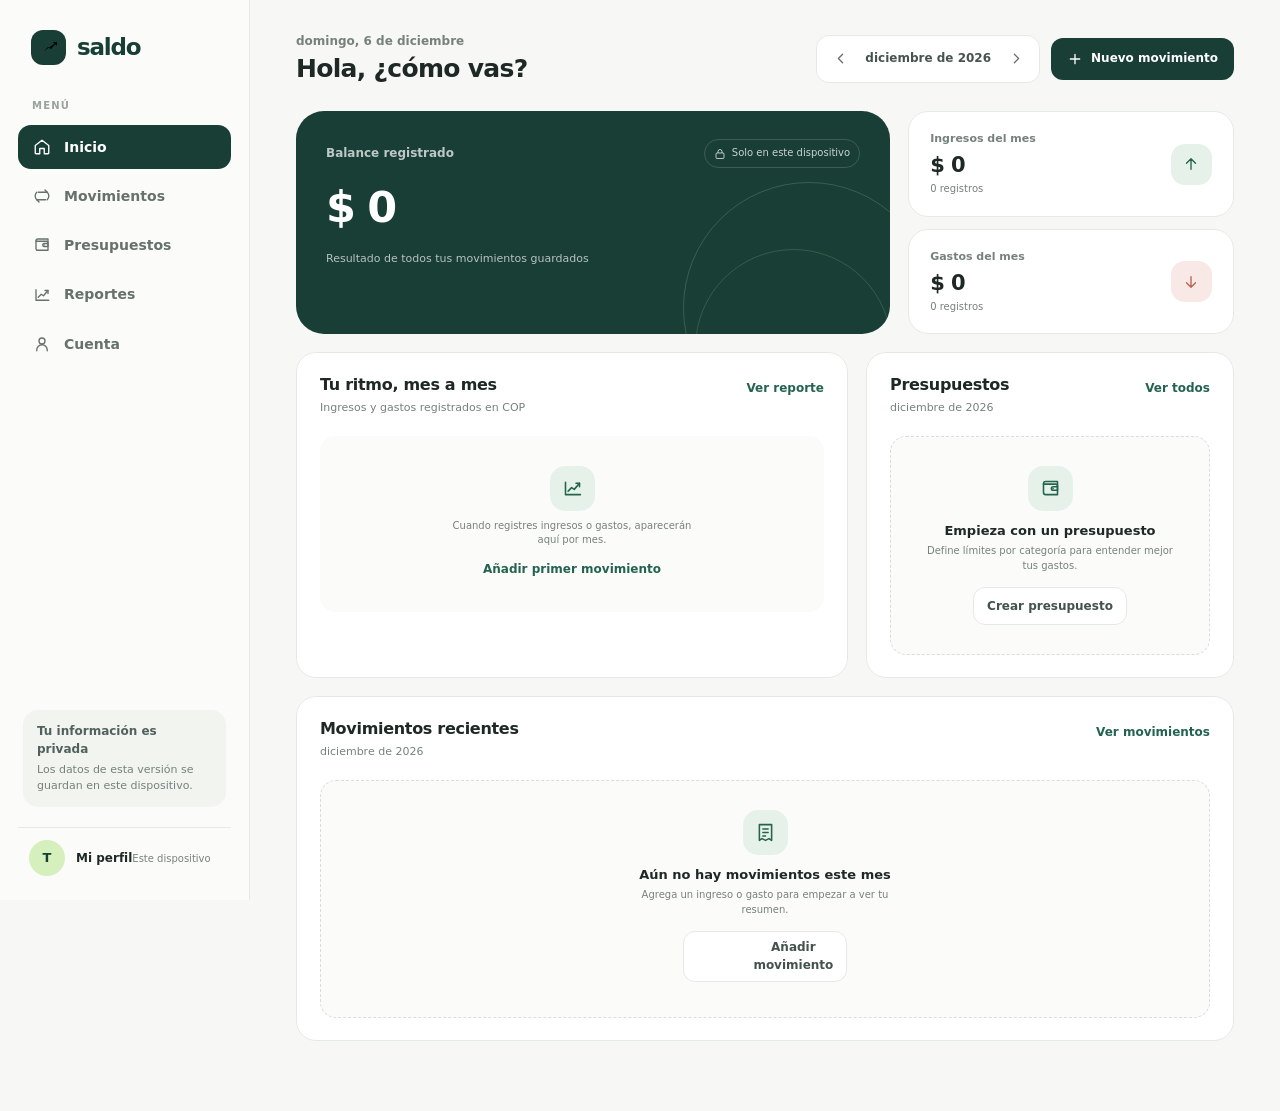
==== index.html @ 0bc923bf "Publish Saldo personal finance PWA" ====
<!doctype html>
<html lang="es">
  <head>
    <meta charset="UTF-8" />
    <meta name="viewport" content="width=device-width, initial-scale=1, viewport-fit=cover" />
    <meta name="theme-color" content="#f7f8f5" />
    <meta name="description" content="Organiza tus ingresos, gastos y presupuestos en un solo lugar." />
    <link rel="icon" href="./icons/saldo.svg" type="image/svg+xml" />
    <link rel="apple-touch-icon" href="./icons/apple-touch-icon.png" />
    <link rel="manifest" href="./manifest.webmanifest" />
    <link rel="stylesheet" href="./styles.css" />
    <title>Saldo — tus finanzas, en calma</title>
  </head>
  <body>
    <div id="app" aria-live="polite"></div>
    <noscript>Activa JavaScript para usar Saldo.</noscript>
    <script src="./app.js" defer></script>
  </body>
</html>
---- styles.css ----
:root {
  color-scheme: light;
  --paper: #f7f8f5;
  --surface: #ffffff;
  --surface-soft: #f1f4ef;
  --ink: #1e2824;
  --muted: #77817b;
  --line: #e6eae4;
  --green: #23634f;
  --green-dark: #183e35;
  --green-pale: #e6f2e9;
  --lime: #d5efbd;
  --red: #bd6155;
  --red-pale: #f8e9e6;
  --amber: #a87939;
  --amber-pale: #fbf2e3;
  --radius-xl: 28px;
  --radius-lg: 20px;
  --radius-md: 14px;
  --font: 'Avenir Next', 'Segoe UI', system-ui, -apple-system, BlinkMacSystemFont, sans-serif;
  --display: 'Avenir Next', 'Segoe UI', system-ui, sans-serif;
}

* { box-sizing: border-box; }
html { min-width: 320px; background: var(--paper); }
body { margin: 0; color: var(--ink); background: var(--paper); font: 15px/1.45 var(--font); -webkit-font-smoothing: antialiased; }
button, input, select, textarea { font: inherit; }
button { color: inherit; }
button:focus-visible, a:focus-visible, input:focus-visible, select:focus-visible, textarea:focus-visible { outline: 3px solid #9dcba8; outline-offset: 3px; }
button:disabled { opacity: .5; cursor: not-allowed; }

.app-shell { min-height: 100vh; }
.sidebar { position: fixed; inset: 0 auto 0 0; z-index: 10; display: flex; width: 250px; flex-direction: column; padding: 30px 18px 22px; border-right: 1px solid var(--line); background: #fbfcfa; }
.brand { display: flex; align-items: center; gap: 11px; padding: 0 13px 34px; color: var(--green-dark); font: 800 23px/1 var(--display); letter-spacing: -1.2px; }
.brand-mark { display: grid; width: 35px; height: 35px; place-items: center; border-radius: 12px; background: var(--green-dark); color: var(--lime); }
.brand-mark svg { width: 24px; height: 24px; }
.nav-label { padding: 0 14px 11px; color: #9aa29d; font-size: 10px; font-weight: 700; letter-spacing: 1.2px; text-transform: uppercase; }
.nav-list { display: grid; gap: 5px; }
.nav-button { display: flex; width: 100%; align-items: center; gap: 13px; padding: 12px 14px; border: 0; border-radius: 13px; background: transparent; color: #67716b; text-align: left; font-size: 14px; font-weight: 600; cursor: pointer; transition: background .18s ease, color .18s ease, transform .18s ease; }
.nav-button:hover { transform: translateX(2px); background: #f0f4ef; color: var(--green-dark); }
.nav-button.active { background: var(--green-dark); color: white; }
.nav-icon { display: grid; width: 19px; height: 19px; place-items: center; }
.nav-icon svg { width: 18px; height: 18px; fill: none; stroke: currentColor; stroke-linecap: round; stroke-linejoin: round; stroke-width: 1.8; }
.sidebar-bottom { margin-top: auto; }
.privacy-note { margin: 0 5px 20px; padding: 13px 14px; border-radius: 15px; background: var(--surface-soft); color: var(--muted); font-size: 11px; line-height: 1.45; }
.privacy-note strong { display: block; margin-bottom: 4px; color: #506159; font-size: 12px; }
.profile-chip { display: flex; align-items: center; gap: 11px; padding: 12px 11px 2px; border-top: 1px solid var(--line); }
.avatar { display: grid; width: 36px; height: 36px; flex: 0 0 36px; place-items: center; border-radius: 50%; background: var(--lime); color: var(--green-dark); font-size: 13px; font-weight: 700; }
.profile-info { min-width: 0; }
.profile-name { overflow: hidden; color: var(--ink); font-size: 12px; font-weight: 700; text-overflow: ellipsis; white-space: nowrap; }
.profile-caption { color: var(--muted); font-size: 10px; }

.main-area { min-height: 100vh; margin-left: 250px; padding: 33px 46px 70px; }
.topbar { display: flex; max-width: 1160px; align-items: center; justify-content: space-between; gap: 20px; margin: 0 auto 27px; }
.topbar-greeting { min-width: 0; }
.eyebrow { margin: 0 0 4px; color: var(--muted); font-size: 12px; font-weight: 600; }
.topbar h1 { margin: 0; font: 700 25px/1.2 var(--display); letter-spacing: -.7px; }
.topbar-actions { display: flex; align-items: center; gap: 11px; }
.month-picker { display: flex; align-items: center; gap: 8px; padding: 6px; border: 1px solid var(--line); border-radius: 13px; background: var(--surface); }
.month-picker span { min-width: 104px; color: #47544d; text-align: center; font-size: 12px; font-weight: 700; }
.icon-button { display: inline-grid; width: 34px; height: 34px; place-items: center; border: 0; border-radius: 10px; background: transparent; color: #64716a; cursor: pointer; transition: background .16s ease, color .16s ease; }
.icon-button:hover { background: var(--surface-soft); color: var(--green-dark); }
.icon-button svg { width: 17px; height: 17px; fill: none; stroke: currentColor; stroke-linecap: round; stroke-linejoin: round; stroke-width: 1.8; }
.primary-button, .secondary-button, .text-button, .danger-button { display: inline-flex; align-items: center; justify-content: center; gap: 8px; border: 0; border-radius: 12px; font-size: 12px; font-weight: 700; cursor: pointer; transition: background .16s ease, transform .16s ease; }
.primary-button { min-height: 42px; padding: 0 16px; background: var(--green-dark); color: #fff; }
.primary-button:hover { transform: translateY(-1px); background: #245747; }
.primary-button svg { width: 16px; height: 16px; fill: none; stroke: currentColor; stroke-linecap: round; stroke-width: 2; }
.secondary-button { min-height: 38px; padding: 0 13px; border: 1px solid var(--line); background: var(--surface); color: #43524a; }
.secondary-button:hover { background: var(--surface-soft); }
.text-button { padding: 5px 0; background: transparent; color: var(--green); text-decoration: none; }
.text-button:hover { color: var(--green-dark); }
.danger-button { min-height: 38px; padding: 0 13px; background: var(--red-pale); color: #984d43; }
.danger-button:hover { background: #f2d9d5; }

.content { max-width: 1160px; margin: 0 auto; animation: arrive .34s ease both; }
@keyframes arrive { from { opacity: 0; transform: translateY(5px); } to { opacity: 1; transform: translateY(0); } }
.hero-grid { display: grid; grid-template-columns: minmax(0, 1.55fr) minmax(230px, .85fr); gap: 18px; margin-bottom: 18px; }
.balance-card { position: relative; overflow: hidden; min-height: 215px; padding: 28px 30px; border-radius: var(--radius-xl); background: var(--green-dark); color: white; }
.balance-card:after { position: absolute; right: -45px; bottom: -100px; width: 250px; height: 250px; border: 1px solid rgba(213,239,189,.18); border-radius: 50%; content: ''; }
.balance-card:before { position: absolute; right: -2px; bottom: -112px; width: 195px; height: 195px; border: 1px solid rgba(213,239,189,.16); border-radius: 50%; content: ''; }
.balance-top { position: relative; z-index: 1; display: flex; align-items: center; justify-content: space-between; gap: 15px; }
.balance-label { color: rgba(255,255,255,.72); font-size: 12px; font-weight: 600; }
.private-pill { display: inline-flex; align-items: center; gap: 6px; padding: 6px 9px; border: 1px solid rgba(255,255,255,.16); border-radius: 20px; color: rgba(255,255,255,.77); font-size: 10px; }
.private-pill svg { width: 12px; height: 12px; fill: none; stroke: currentColor; stroke-width: 1.8; }
.balance-amount { position: relative; z-index: 1; margin: 18px 0 22px; font: 800 clamp(30px, 4vw, 43px)/1 var(--display); letter-spacing: -1.8px; }
.balance-foot { position: relative; z-index: 1; display: flex; align-items: center; gap: 8px; color: rgba(255,255,255,.69); font-size: 11px; }
.balance-foot .balance-change { display: inline-flex; align-items: center; gap: 4px; color: var(--lime); font-weight: 700; }
.balance-change svg { width: 13px; height: 13px; fill: none; stroke: currentColor; stroke-width: 2; }
.month-summary { display: grid; gap: 12px; }
.stat-card { display: flex; min-height: 101px; align-items: center; justify-content: space-between; gap: 12px; padding: 19px 21px; border: 1px solid var(--line); border-radius: var(--radius-lg); background: var(--surface); }
.stat-copy { min-width: 0; }
.stat-label { margin-bottom: 7px; color: var(--muted); font-size: 11px; font-weight: 600; }
.stat-value { font: 700 21px/1.1 var(--display); letter-spacing: -.5px; }
.stat-meta { margin-top: 5px; color: var(--muted); font-size: 10px; }
.stat-icon { display: grid; width: 41px; height: 41px; flex: 0 0 41px; place-items: center; border-radius: 14px; }
.stat-icon svg { width: 18px; height: 18px; fill: none; stroke: currentColor; stroke-linecap: round; stroke-linejoin: round; stroke-width: 1.8; }
.stat-icon.income { background: var(--green-pale); color: var(--green); }
.stat-icon.expense { background: var(--red-pale); color: var(--red); }
.section-grid { display: grid; grid-template-columns: minmax(0, 1.2fr) minmax(285px, .8fr); gap: 18px; margin-bottom: 18px; }
.panel { border: 1px solid var(--line); border-radius: var(--radius-lg); background: var(--surface); }
.panel-pad { padding: 22px 23px; }
.section-heading { display: flex; align-items: flex-start; justify-content: space-between; gap: 12px; margin-bottom: 20px; }
.section-heading h2 { margin: 0; font: 700 16px/1.25 var(--display); letter-spacing: -.3px; }
.section-heading p { margin: 5px 0 0; color: var(--muted); font-size: 11px; }
.chart-area { display: flex; height: 186px; align-items: end; gap: clamp(9px, 2vw, 20px); padding: 0 3px; }
.chart-item { display: flex; min-width: 0; height: 100%; flex: 1; flex-direction: column; align-items: center; justify-content: end; gap: 8px; }
.chart-columns { display: flex; width: min(100%, 42px); height: 145px; align-items: end; justify-content: center; gap: 4px; border-bottom: 1px solid var(--line); }
.chart-column { min-width: 8px; max-width: 16px; flex: 1; border-radius: 5px 5px 1px 1px; transition: height .35s cubic-bezier(.2,.7,.2,1); }
.chart-column.income { background: #9dcba8; }
.chart-column.expense { background: var(--green-dark); }
.chart-month { color: var(--muted); font-size: 9px; text-transform: capitalize; }
.legend { display: flex; align-items: center; gap: 15px; margin-top: 13px; color: var(--muted); font-size: 10px; }
.legend-item { display: inline-flex; align-items: center; gap: 6px; }
.legend-dot { width: 8px; height: 8px; border-radius: 3px; background: #9dcba8; }
.legend-dot.expense { background: var(--green-dark); }
.budget-mini { display: grid; gap: 17px; }
.budget-row { display: grid; gap: 8px; }
.budget-row-top { display: flex; align-items: center; justify-content: space-between; gap: 8px; font-size: 11px; }
.budget-category { display: inline-flex; align-items: center; gap: 8px; color: #4a574f; font-weight: 600; }
.category-dot { width: 8px; height: 8px; flex: 0 0 8px; border-radius: 50%; background: #8eaf8d; }
.budget-amount { color: var(--muted); font-size: 10px; }
.progress { height: 6px; overflow: hidden; border-radius: 8px; background: #edf0ec; }
.progress-fill { height: 100%; border-radius: inherit; background: #85b28d; transition: width .4s ease; }
.progress-fill.warn { background: #d6a45c; }
.progress-fill.over { background: var(--red); }
.activity-panel { overflow: hidden; }
.activity-list { display: grid; }
.transaction-row { display: grid; grid-template-columns: 40px minmax(0, 1fr) auto; align-items: center; gap: 12px; padding: 13px 0; border-top: 1px solid #eff1ee; }
.transaction-row:first-child { border-top: 0; }
.transaction-symbol { display: grid; width: 39px; height: 39px; place-items: center; border-radius: 13px; background: var(--surface-soft); color: #53645a; }
.transaction-symbol.income { background: var(--green-pale); color: var(--green); }
.transaction-symbol svg { width: 17px; height: 17px; fill: none; stroke: currentColor; stroke-linecap: round; stroke-linejoin: round; stroke-width: 1.8; }
.transaction-copy { min-width: 0; }
.transaction-title { overflow: hidden; font-size: 12px; font-weight: 700; text-overflow: ellipsis; white-space: nowrap; }
.transaction-meta { overflow: hidden; margin-top: 3px; color: var(--muted); font-size: 10px; text-overflow: ellipsis; white-space: nowrap; }
.transaction-amount { text-align: right; font-size: 12px; font-weight: 700; white-space: nowrap; }
.transaction-amount.income { color: var(--green); }
.transaction-date { margin-top: 3px; color: var(--muted); font-size: 9px; }
.activity-footer { padding-top: 10px; border-top: 1px solid #eff1ee; text-align: center; }
.empty-state { padding: 29px 18px; border: 1px dashed #d9dfd8; border-radius: 16px; background: #fbfcfa; text-align: center; }
.empty-icon { display: grid; width: 45px; height: 45px; place-items: center; margin: 0 auto 12px; border-radius: 15px; background: var(--green-pale); color: var(--green); }
.empty-icon svg { width: 21px; height: 21px; fill: none; stroke: currentColor; stroke-linecap: round; stroke-linejoin: round; stroke-width: 1.8; }
.empty-state h3 { margin: 0; font: 700 13px var(--display); }
.empty-state p { max-width: 250px; margin: 6px auto 14px; color: var(--muted); font-size: 10px; }
.chart-empty { display: grid; min-height: 176px; align-content: center; justify-items: center; padding: 16px; border-radius: 15px; background: #fbfcfa; text-align: center; }
.chart-empty .empty-icon { margin-bottom: 8px; }
.chart-empty p { max-width: 260px; margin: 0 0 8px; color: var(--muted); font-size: 10px; }

.page-title-row { display: flex; align-items: flex-start; justify-content: space-between; gap: 15px; margin-bottom: 21px; }
.page-title-row h2 { margin: 0; font: 700 19px/1.2 var(--display); letter-spacing: -.4px; }
.page-title-row p { margin: 6px 0 0; color: var(--muted); font-size: 11px; }
.toolbar { display: flex; flex-wrap: wrap; align-items: center; justify-content: space-between; gap: 12px; margin-bottom: 16px; }
.filter-group { display: flex; flex-wrap: wrap; gap: 7px; }
.filter-chip { min-height: 32px; padding: 0 12px; border: 1px solid var(--line); border-radius: 18px; background: var(--surface); color: #64716a; font-size: 10px; font-weight: 700; cursor: pointer; }
.filter-chip.active { border-color: var(--green-dark); background: var(--green-dark); color: white; }
.search-wrap { position: relative; min-width: 175px; flex: 0 1 230px; }
.search-wrap svg { position: absolute; top: 50%; left: 11px; width: 15px; height: 15px; transform: translateY(-50%); fill: none; stroke: #89928c; stroke-width: 1.8; }
.search-wrap input { width: 100%; height: 36px; padding: 0 12px 0 34px; border: 1px solid var(--line); border-radius: 11px; background: var(--surface); color: var(--ink); font-size: 11px; }
.table-head { display: grid; grid-template-columns: minmax(0, 1fr) 135px 115px 30px; gap: 12px; padding: 0 15px 10px; color: #98a09b; font-size: 9px; font-weight: 700; letter-spacing: .8px; text-transform: uppercase; }
.movement-list { padding: 0 15px; }
.movement-list .transaction-row { grid-template-columns: 40px minmax(0, 1fr) 105px 105px 30px; padding: 14px 0; }
.row-category { color: #67736c; font-size: 10px; }
.more-button { width: 30px; height: 30px; border: 0; border-radius: 8px; background: transparent; color: var(--muted); font-size: 18px; cursor: pointer; }
.more-button:hover { background: var(--surface-soft); }
.movement-total { display: flex; align-items: center; justify-content: space-between; padding: 14px 15px; border-top: 1px solid var(--line); color: var(--muted); font-size: 11px; }
.movement-total strong { color: var(--ink); font-size: 12px; }
.budget-cards { display: grid; grid-template-columns: repeat(2, minmax(0, 1fr)); gap: 13px; }
.budget-card { padding: 17px 18px; border: 1px solid var(--line); border-radius: 17px; background: var(--surface); }
.budget-card-head { display: flex; align-items: center; justify-content: space-between; gap: 10px; margin-bottom: 14px; }
.budget-card-title { display: flex; align-items: center; gap: 9px; font-size: 12px; font-weight: 700; }
.budget-card-value { color: #5d6962; font-size: 10px; }
.budget-card-foot { display: flex; align-items: center; justify-content: space-between; gap: 8px; margin-top: 8px; color: var(--muted); font-size: 9px; }
.budget-edit { width: 27px; height: 27px; border: 0; border-radius: 8px; background: var(--surface-soft); color: #617168; cursor: pointer; }
.budget-edit svg { width: 13px; height: 13px; fill: none; stroke: currentColor; stroke-width: 1.8; }
.budget-total-card { display: flex; align-items: center; justify-content: space-between; gap: 20px; margin-bottom: 16px; padding: 19px 21px; border-radius: 17px; background: var(--green-dark); color: white; }
.budget-total-label { color: rgba(255,255,255,.74); font-size: 11px; }
.budget-total-value { margin-top: 5px; font: 700 22px var(--display); }
.budget-total-right { text-align: right; }
.budget-total-right span { display: block; color: rgba(255,255,255,.66); font-size: 9px; }
.budget-total-right strong { display: block; margin-top: 4px; color: var(--lime); font-size: 13px; }
.report-grid { display: grid; grid-template-columns: minmax(0, 1.2fr) minmax(250px, .8fr); gap: 17px; }
.report-kpis { display: grid; grid-template-columns: repeat(3, minmax(0, 1fr)); gap: 11px; margin-bottom: 17px; }
.report-kpi { padding: 15px 16px; border: 1px solid var(--line); border-radius: 15px; background: var(--surface); }
.report-kpi span { display: block; color: var(--muted); font-size: 10px; }
.report-kpi strong { display: block; overflow: hidden; margin-top: 7px; font: 700 17px var(--display); text-overflow: ellipsis; }
.report-kpi strong.positive { color: var(--green); }
.report-kpi strong.negative { color: var(--red); }
.report-chart { display: flex; height: 220px; align-items: end; gap: clamp(10px, 2vw, 21px); padding: 0 5px; }
.report-bar-group { display: flex; min-width: 0; height: 100%; flex: 1; flex-direction: column; align-items: center; justify-content: end; gap: 9px; }
.report-bars { display: flex; width: min(100%, 53px); height: 180px; align-items: end; justify-content: center; gap: 4px; border-bottom: 1px solid var(--line); }
.report-bar { min-width: 9px; max-width: 20px; flex: 1; border-radius: 5px 5px 1px 1px; }
.report-bar.income { background: #9dcba8; }
.report-bar.expense { background: var(--green-dark); }
.report-month { color: var(--muted); font-size: 9px; text-transform: capitalize; }
.category-list { display: grid; gap: 15px; }
.category-row { display: grid; grid-template-columns: minmax(0,1fr) auto; align-items: center; gap: 9px 12px; }
.category-row-name { display: flex; align-items: center; gap: 8px; color: #536057; font-size: 11px; font-weight: 600; }
.category-row-value { font-size: 11px; font-weight: 700; }
.category-track { grid-column: 1 / -1; height: 5px; overflow: hidden; border-radius: 6px; background: #edf0ec; }
.category-track span { display: block; height: 100%; border-radius: inherit; background: #8eaf8d; }
.report-actions { display: flex; justify-content: flex-end; margin-top: 14px; }
.profile-layout { display: grid; grid-template-columns: minmax(0, 1fr) minmax(270px, .75fr); gap: 17px; align-items: start; }
.form-section { padding: 21px 22px; border-bottom: 1px solid var(--line); }
.form-section:last-child { border-bottom: 0; }
.form-section h3 { margin: 0; font: 700 14px var(--display); }
.form-section > p { margin: 6px 0 0; color: var(--muted); font-size: 10px; }
.form-grid { display: grid; grid-template-columns: repeat(2, minmax(0,1fr)); gap: 14px; margin-top: 18px; }
.field { display: grid; gap: 6px; }
.field.full { grid-column: 1 / -1; }
.field label { color: #68746d; font-size: 10px; font-weight: 700; }
.field input, .field select, .field textarea { width: 100%; min-height: 40px; padding: 0 11px; border: 1px solid var(--line); border-radius: 10px; background: #fff; color: var(--ink); font-size: 12px; }
.field textarea { min-height: 76px; padding-top: 10px; resize: vertical; }
.field-help { color: var(--muted); font-size: 9px; }
.form-actions { display: flex; justify-content: flex-end; margin-top: 16px; }
.setting-row { display: flex; align-items: flex-start; justify-content: space-between; gap: 15px; padding: 13px 0; border-top: 1px solid #eff1ee; }
.setting-row:first-of-type { margin-top: 12px; }
.setting-row strong { display: block; font-size: 11px; }
.setting-row small { display: block; max-width: 420px; margin-top: 4px; color: var(--muted); font-size: 9px; line-height: 1.5; }
.switch { position: relative; display: inline-flex; width: 39px; height: 23px; flex: 0 0 39px; align-items: center; border: 0; border-radius: 14px; background: #d7ddd7; cursor: pointer; transition: background .18s ease; }
.switch:after { position: absolute; left: 3px; width: 17px; height: 17px; border-radius: 50%; background: white; content: ''; transition: transform .18s ease; }
.switch.on { background: var(--green); }
.switch.on:after { transform: translateX(16px); }
.local-badge { display: inline-flex; align-items: center; gap: 6px; padding: 5px 8px; border-radius: 10px; background: var(--green-pale); color: var(--green); font-size: 9px; font-weight: 700; }
.local-badge svg { width: 12px; height: 12px; fill: none; stroke: currentColor; stroke-width: 1.8; }
.account-actions { display: flex; flex-wrap: wrap; gap: 8px; margin-top: 13px; }
.reminder-controls { display: grid; grid-template-columns: 1fr 1fr; gap: 11px; margin-top: 14px; }
.reminder-controls label { display: grid; gap: 6px; color: #68746d; font-size: 9px; font-weight: 700; }
.reminder-controls select, .reminder-controls input { min-height: 36px; padding: 0 9px; border: 1px solid var(--line); border-radius: 9px; background: white; color: var(--ink); font-size: 11px; }
.muted-panel { padding: 16px 17px; border-radius: 15px; background: var(--surface-soft); }
.muted-panel strong { display: block; font-size: 11px; }
.muted-panel p { margin: 5px 0 0; color: var(--muted); font-size: 9px; line-height: 1.55; }

.modal-backdrop { position: fixed; z-index: 30; inset: 0; display: grid; place-items: center; padding: 18px; background: rgba(26, 38, 32, .38); animation: fade-in .15s ease both; }
@keyframes fade-in { from { opacity: 0; } to { opacity: 1; } }
.modal { width: min(100%, 450px); max-height: min(90vh, 760px); overflow: auto; border: 1px solid rgba(255,255,255,.45); border-radius: 24px; background: var(--surface); animation: modal-in .2s ease both; }
@keyframes modal-in { from { opacity: 0; transform: translateY(7px) scale(.985); } to { opacity: 1; transform: translateY(0) scale(1); } }
.modal-header { display: flex; align-items: flex-start; justify-content: space-between; gap: 15px; padding: 22px 23px 15px; }
.modal-header h2 { margin: 0; font: 700 17px var(--display); }
.modal-header p { margin: 5px 0 0; color: var(--muted); font-size: 10px; }
.modal-body { padding: 0 23px 22px; }
.type-switch { display: grid; grid-template-columns: 1fr 1fr; gap: 5px; padding: 4px; margin: 0 0 15px; border-radius: 12px; background: var(--surface-soft); }
.type-choice { min-height: 35px; border: 0; border-radius: 9px; background: transparent; color: #6f7a73; font-size: 11px; font-weight: 700; cursor: pointer; }
.type-choice.active.income { background: var(--surface); color: var(--green); }
.type-choice.active.expense { background: var(--surface); color: var(--red); }
.modal-form { display: grid; gap: 12px; }
.modal-form .field input, .modal-form .field select { min-height: 43px; }
.modal-form .field-amount input { font: 700 23px var(--display); }
.modal-form-actions { display: flex; justify-content: flex-end; gap: 8px; padding-top: 5px; }
.toast-region { position: fixed; z-index: 50; right: 20px; bottom: 20px; display: grid; gap: 9px; width: min(350px, calc(100vw - 32px)); pointer-events: none; }
.toast { display: flex; align-items: center; gap: 10px; padding: 13px 15px; border: 1px solid var(--line); border-radius: 14px; background: var(--surface); font-size: 11px; animation: toast-in .2s ease both; }
@keyframes toast-in { from { opacity: 0; transform: translateY(6px); } to { opacity: 1; transform: translateY(0); } }
.toast-mark { width: 8px; height: 8px; flex: 0 0 8px; border-radius: 50%; background: var(--green); }
.toast.error .toast-mark { background: var(--red); }
.toast.info .toast-mark { background: var(--amber); }
.toast-message { color: #435047; }
.mobile-nav { display: none; }
.install-banner { display: none; position: fixed; z-index: 20; right: 16px; bottom: 84px; left: 16px; align-items: center; gap: 11px; padding: 12px; border: 1px solid var(--line); border-radius: 16px; background: white; }
.install-banner.visible { display: flex; }
.install-copy { min-width: 0; flex: 1; }
.install-copy strong { display: block; font-size: 11px; }
.install-copy span { color: var(--muted); font-size: 9px; }

@media (max-width: 1100px) {
  .main-area { padding-right: 30px; padding-left: 30px; }
  .sidebar { width: 220px; }
  .main-area { margin-left: 220px; }
  .hero-grid { grid-template-columns: minmax(0, 1.2fr) minmax(215px, .8fr); }
  .section-grid { grid-template-columns: minmax(0,1fr) minmax(255px,.85fr); }
}
@media (max-width: 850px) {
  .sidebar { width: 74px; align-items: center; padding: 22px 9px; }
  .brand { padding: 0 0 30px; }
  .brand-word, .nav-label, .nav-button span:last-child, .privacy-note, .profile-info { display: none; }
  .nav-list { width: 100%; }
  .nav-button { justify-content: center; padding: 12px 0; }
  .nav-icon { width: 22px; height: 22px; }
  .profile-chip { justify-content: center; padding: 13px 0 2px; }
  .main-area { margin-left: 74px; padding: 28px 25px 45px; }
  .hero-grid { grid-template-columns: minmax(0,1.2fr) minmax(200px,.8fr); gap: 13px; }
  .section-grid, .report-grid, .profile-layout { grid-template-columns: 1fr; }
}
@media (max-width: 720px) and (min-width: 641px) {
  .topbar { flex-wrap: wrap; }
  .topbar-actions { width: 100%; justify-content: flex-end; }
  .topbar h1 { font-size: 23px; }
}
@media (max-width: 640px) {
  body { font-size: 14px; }
  .sidebar { display: none; }
  .main-area { margin: 0; padding: 21px 16px calc(92px + env(safe-area-inset-bottom)); }
  .topbar { display: grid; grid-template-columns: 1fr; align-items: start; gap: 11px; margin-bottom: 20px; }
  .topbar-actions { width: 100%; justify-content: space-between; }
  .topbar h1 { font-size: 21px; }
  .topbar-actions { gap: 7px; }
  .topbar-actions .primary-button { width: 40px; min-width: 40px; height: 40px; overflow: hidden; padding: 0; font-size: 0; }
  .topbar-actions .primary-button svg { width: 18px; height: 18px; }
  .topbar-actions .month-picker { gap: 1px; padding: 3px; }
  .month-picker span { min-width: 84px; font-size: 10px; }
  .month-picker .icon-button { width: 29px; height: 29px; }
  .hero-grid { grid-template-columns: 1fr; gap: 10px; }
  .balance-card { min-height: 188px; padding: 23px 22px; border-radius: 23px; }
  .balance-amount { margin: 18px 0 19px; font-size: 36px; }
  .month-summary { grid-template-columns: 1fr 1fr; gap: 9px; }
  .stat-card { min-height: 91px; gap: 6px; padding: 13px 12px; border-radius: 16px; }
  .stat-icon { width: 34px; height: 34px; flex-basis: 34px; border-radius: 11px; }
  .stat-icon svg { width: 16px; height: 16px; }
  .stat-value { font-size: 16px; }
  .stat-label { margin-bottom: 5px; font-size: 9px; }
  .stat-meta { font-size: 8px; }
  .section-grid { gap: 11px; margin-bottom: 11px; }
  .panel-pad { padding: 18px 16px; }
  .section-heading { margin-bottom: 15px; }
  .section-heading h2 { font-size: 14px; }
  .chart-area { height: 165px; gap: 8px; }
  .chart-columns { height: 127px; }
  .budget-cards { grid-template-columns: 1fr; gap: 9px; }
  .budget-card { padding: 15px; }
  .budget-total-card { align-items: flex-start; padding: 17px; }
  .budget-total-value { font-size: 19px; }
  .page-title-row { align-items: center; margin-bottom: 15px; }
  .page-title-row h2 { font-size: 17px; }
  .page-title-row p { max-width: 225px; font-size: 9px; }
  .toolbar { align-items: stretch; gap: 9px; }
  .filter-group { gap: 5px; }
  .filter-chip { min-height: 29px; padding: 0 10px; font-size: 9px; }
  .search-wrap { flex-basis: 100%; }
  .search-wrap input { height: 37px; }
  .table-head { display: none; }
  .movement-list { padding: 0 13px; }
  .movement-list .transaction-row { grid-template-columns: 36px minmax(0,1fr) auto 28px; gap: 9px; padding: 13px 0; }
  .movement-list .transaction-symbol { width: 35px; height: 35px; border-radius: 11px; }
  .row-category { display: none; }
  .movement-list .transaction-amount { font-size: 10px; }
  .movement-list .transaction-date { font-size: 8px; }
  .report-kpis { gap: 7px; }
  .report-kpi { padding: 12px 10px; }
  .report-kpi span { font-size: 8px; }
  .report-kpi strong { font-size: 14px; }
  .report-chart { height: 190px; gap: 8px; }
  .report-bars { height: 153px; }
  .report-month { font-size: 8px; }
  .form-grid { grid-template-columns: 1fr; gap: 11px; }
  .field.full { grid-column: auto; }
  .form-section { padding: 18px 16px; }
  .reminder-controls { grid-template-columns: 1fr 1fr; }
  .mobile-nav { position: fixed; z-index: 12; right: 0; bottom: 0; left: 0; display: grid; grid-template-columns: repeat(5,1fr); gap: 2px; padding: 7px 8px calc(7px + env(safe-area-inset-bottom)); border-top: 1px solid var(--line); background: rgba(251,252,250,.96); backdrop-filter: blur(14px); }
  .mobile-nav .nav-button { display: grid; justify-items: center; gap: 3px; min-height: 49px; padding: 5px 2px; border-radius: 11px; color: #7a847d; font-size: 8px; }
  .mobile-nav .nav-button span:last-child { display: block; }
  .mobile-nav .nav-button.active { background: transparent; color: var(--green-dark); }
  .mobile-nav .nav-button.active .nav-icon { border-radius: 9px; background: var(--green-pale); }
  .mobile-nav .nav-icon { width: 27px; height: 25px; }
  .mobile-nav .nav-icon svg { width: 18px; height: 18px; }
  .toast-region { right: 12px; bottom: calc(78px + env(safe-area-inset-bottom)); width: min(350px, calc(100vw - 24px)); }
  .modal-backdrop { align-items: end; padding: 0; }
  .modal { width: 100%; max-height: 92vh; border-radius: 24px 24px 0 0; padding-bottom: env(safe-area-inset-bottom); }
  .modal-header { padding: 19px 19px 13px; }
  .modal-body { padding: 0 19px 19px; }
}
@media (prefers-reduced-motion: reduce) {
  *, *::before, *::after { scroll-behavior: auto !important; animation-duration: .01ms !important; animation-iteration-count: 1 !important; transition-duration: .01ms !important; }
}
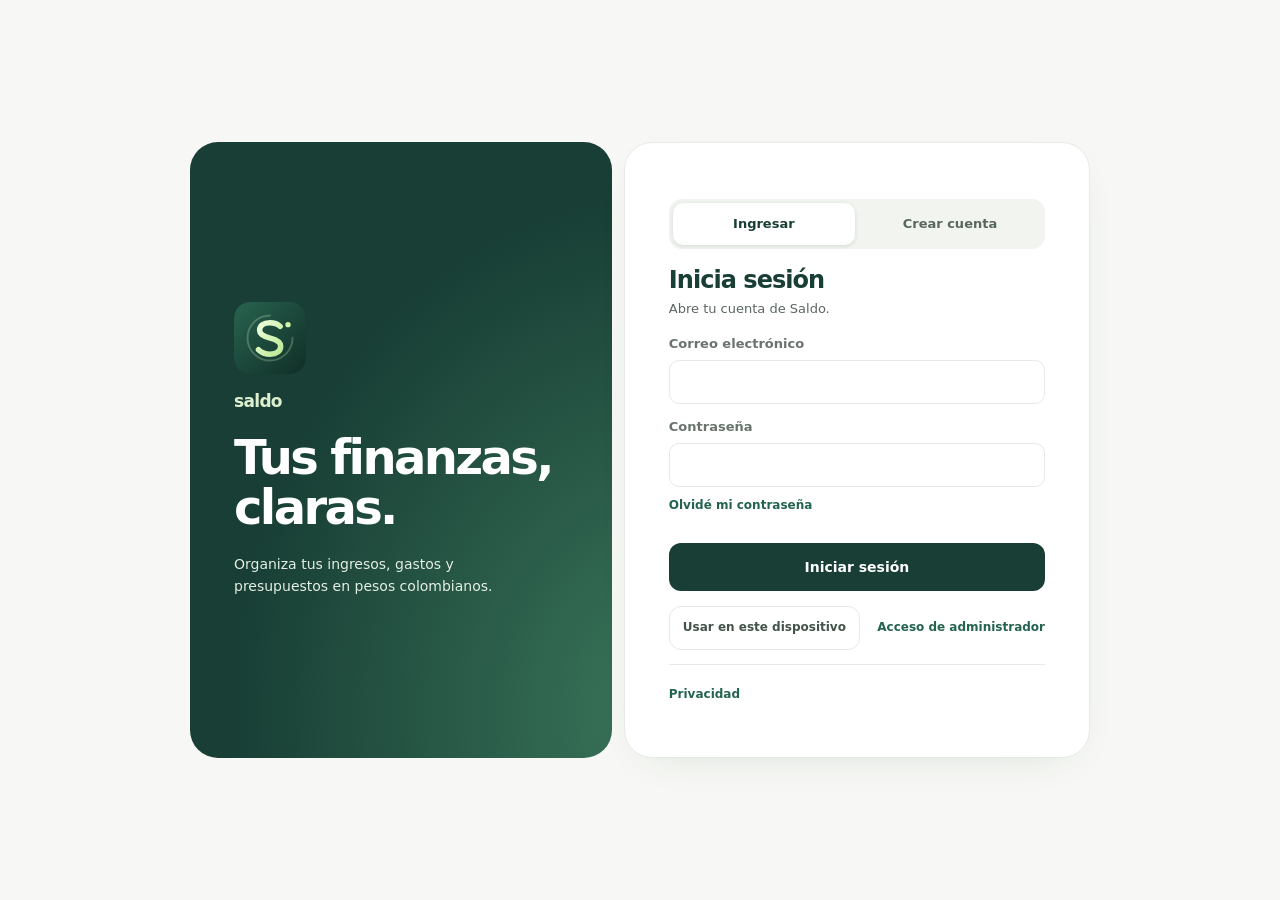
==== commit 14aaa645: "Publish Saldo account, cloud sync and refreshed mobile experience" ====
--- a/index.html
+++ b/index.html
@@ -3,17 +3,22 @@
   <head>
     <meta charset="UTF-8" />
     <meta name="viewport" content="width=device-width, initial-scale=1, viewport-fit=cover" />
+    <meta name="referrer" content="no-referrer" />
+    <meta http-equiv="Content-Security-Policy" content="default-src 'self'; script-src 'self'; style-src 'self' 'unsafe-inline' https://fonts.googleapis.com; font-src 'self' https://fonts.gstatic.com; img-src 'self' data:; connect-src 'self' https://odveqruhywtrdajuxcts.supabase.co; object-src 'none'; base-uri 'none'; form-action 'self'; upgrade-insecure-requests" />
     <meta name="theme-color" content="#f7f8f5" />
     <meta name="description" content="Organiza tus ingresos, gastos y presupuestos en un solo lugar." />
     <link rel="icon" href="./icons/saldo.svg" type="image/svg+xml" />
     <link rel="apple-touch-icon" href="./icons/apple-touch-icon.png" />
     <link rel="manifest" href="./manifest.webmanifest" />
-    <link rel="stylesheet" href="./styles.css" />
-    <title>Saldo — tus finanzas, en calma</title>
+    <link rel="stylesheet" href="./styles.css?v=3" />
+    <title>Saldo — tus finanzas en orden</title>
   </head>
   <body>
-    <div id="app" aria-live="polite"></div>
+    <div id="app"></div>
     <noscript>Activa JavaScript para usar Saldo.</noscript>
-    <script src="./app.js" defer></script>
+    <script src="./vendor/supabase.js?v=3" defer></script>
+    <script src="./supabase-config.js?v=3" defer></script>
+    <script src="./saldo-state.js?v=3" defer></script>
+    <script src="./app.js?v=3" defer></script>
   </body>
 </html>
--- a/styles.css
+++ b/styles.css
@@ -4,7 +4,7 @@
   --surface: #ffffff;
   --surface-soft: #f1f4ef;
   --ink: #1e2824;
-  --muted: #77817b;
+  --muted: #59675f;
   --line: #e6eae4;
   --green: #23634f;
   --green-dark: #183e35;
@@ -17,22 +17,25 @@
   --radius-xl: 28px;
   --radius-lg: 20px;
   --radius-md: 14px;
+  --shadow: 0 12px 42px -28px #1c432b45;
   --font: 'Avenir Next', 'Segoe UI', system-ui, -apple-system, BlinkMacSystemFont, sans-serif;
   --display: 'Avenir Next', 'Segoe UI', system-ui, sans-serif;
 }
 
 * { box-sizing: border-box; }
-html { min-width: 320px; background: var(--paper); }
+html { background: var(--paper); }
 body { margin: 0; color: var(--ink); background: var(--paper); font: 15px/1.45 var(--font); -webkit-font-smoothing: antialiased; }
+[hidden] { display: none !important; }
 button, input, select, textarea { font: inherit; }
 button { color: inherit; }
 button:focus-visible, a:focus-visible, input:focus-visible, select:focus-visible, textarea:focus-visible { outline: 3px solid #9dcba8; outline-offset: 3px; }
 button:disabled { opacity: .5; cursor: not-allowed; }
 
 .app-shell { min-height: 100vh; }
-.sidebar { position: fixed; inset: 0 auto 0 0; z-index: 10; display: flex; width: 250px; flex-direction: column; padding: 30px 18px 22px; border-right: 1px solid var(--line); background: #fbfcfa; }
-.brand { display: flex; align-items: center; gap: 11px; padding: 0 13px 34px; color: var(--green-dark); font: 800 23px/1 var(--display); letter-spacing: -1.2px; }
-.brand-mark { display: grid; width: 35px; height: 35px; place-items: center; border-radius: 12px; background: var(--green-dark); color: var(--lime); }
+.sidebar { position: fixed; inset: 0 auto 0 0; z-index: 10; display: flex; width: 250px; flex-direction: column; overflow-y: auto; padding: 30px 18px 22px; border-right: 1px solid var(--line); background: #fbfcfa; }
+.brand { display: flex; align-items: center; gap: 11px; padding: 0 13px 34px; color: var(--green-dark); font: 800 23px/1 var(--display); letter-spacing: -1.2px; text-decoration: none; }
+.brand-mark { display: grid; width: 38px; height: 38px; flex: 0 0 38px; place-items: center; border-radius: 10px; background: var(--green-dark); color: var(--lime); }
+.brand-mark img { display: block; width: 100%; height: 100%; object-fit: contain; }
 .brand-mark svg { width: 24px; height: 24px; }
 .nav-label { padding: 0 14px 11px; color: #9aa29d; font-size: 10px; font-weight: 700; letter-spacing: 1.2px; text-transform: uppercase; }
 .nav-list { display: grid; gap: 5px; }
@@ -54,7 +57,8 @@
 .topbar { display: flex; max-width: 1160px; align-items: center; justify-content: space-between; gap: 20px; margin: 0 auto 27px; }
 .topbar-greeting { min-width: 0; }
 .eyebrow { margin: 0 0 4px; color: var(--muted); font-size: 12px; font-weight: 600; }
-.topbar h1 { margin: 0; font: 700 25px/1.2 var(--display); letter-spacing: -.7px; }
+.eyebrow::first-letter { text-transform: uppercase; }
+.topbar h1 { margin: 0; font: 750 26px/1.2 var(--display); letter-spacing: -.7px; overflow-wrap: anywhere; }
 .topbar-actions { display: flex; align-items: center; gap: 11px; }
 .month-picker { display: flex; align-items: center; gap: 8px; padding: 6px; border: 1px solid var(--line); border-radius: 13px; background: var(--surface); }
 .month-picker span { min-width: 104px; color: #47544d; text-align: center; font-size: 12px; font-weight: 700; }
@@ -64,7 +68,8 @@
 .primary-button, .secondary-button, .text-button, .danger-button { display: inline-flex; align-items: center; justify-content: center; gap: 8px; border: 0; border-radius: 12px; font-size: 12px; font-weight: 700; cursor: pointer; transition: background .16s ease, transform .16s ease; }
 .primary-button { min-height: 42px; padding: 0 16px; background: var(--green-dark); color: #fff; }
 .primary-button:hover { transform: translateY(-1px); background: #245747; }
-.primary-button svg { width: 16px; height: 16px; fill: none; stroke: currentColor; stroke-linecap: round; stroke-width: 2; }
+.primary-button svg, .secondary-button svg, .text-button svg, .danger-button svg, .more-button svg, .avatar svg, .muted-panel svg { width: 17px; height: 17px; flex: 0 0 17px; fill: none; stroke: currentColor; stroke-linecap: round; stroke-linejoin: round; stroke-width: 1.8; }
+.primary-button:active, .secondary-button:active, .icon-button:active, .nav-button:active { transform: scale(.97); }
 .secondary-button { min-height: 38px; padding: 0 13px; border: 1px solid var(--line); background: var(--surface); color: #43524a; }
 .secondary-button:hover { background: var(--surface-soft); }
 .text-button { padding: 5px 0; background: transparent; color: var(--green); text-decoration: none; }
@@ -72,10 +77,15 @@
 .danger-button { min-height: 38px; padding: 0 13px; background: var(--red-pale); color: #984d43; }
 .danger-button:hover { background: #f2d9d5; }
 
-.content { max-width: 1160px; margin: 0 auto; animation: arrive .34s ease both; }
-@keyframes arrive { from { opacity: 0; transform: translateY(5px); } to { opacity: 1; transform: translateY(0); } }
+.content { max-width: 1160px; margin: 0 auto; }
+.content.view-arrive, .view-arrive .content { animation: arrive .23s cubic-bezier(.18,.7,.24,1) both; }
+@keyframes arrive { from { opacity: 0; transform: translateY(7px); } to { opacity: 1; transform: translateY(0); } }
+.view-arrive :is(.chart-column, .report-bar, .progress-fill, .category-track span) { transform-origin: bottom; animation: chart-rise .38s cubic-bezier(.18,.7,.24,1) both; }
+.view-arrive :is(.progress-fill, .category-track span) { transform-origin: left; animation-name: progress-grow; }
+@keyframes chart-rise { from { transform: scaleY(.14); opacity: .3; } }
+@keyframes progress-grow { from { transform: scaleX(0); } }
 .hero-grid { display: grid; grid-template-columns: minmax(0, 1.55fr) minmax(230px, .85fr); gap: 18px; margin-bottom: 18px; }
-.balance-card { position: relative; overflow: hidden; min-height: 215px; padding: 28px 30px; border-radius: var(--radius-xl); background: var(--green-dark); color: white; }
+.balance-card { position: relative; overflow: hidden; min-height: 215px; padding: 28px 30px; border-radius: var(--radius-xl); background: radial-gradient(ellipse at 94% 95%, #346952, transparent 75%), #153830; box-shadow: 0 18px 34px -27px #163b32a0; color: white; }
 .balance-card:after { position: absolute; right: -45px; bottom: -100px; width: 250px; height: 250px; border: 1px solid rgba(213,239,189,.18); border-radius: 50%; content: ''; }
 .balance-card:before { position: absolute; right: -2px; bottom: -112px; width: 195px; height: 195px; border: 1px solid rgba(213,239,189,.16); border-radius: 50%; content: ''; }
 .balance-top { position: relative; z-index: 1; display: flex; align-items: center; justify-content: space-between; gap: 15px; }
@@ -85,6 +95,7 @@
 .balance-amount { position: relative; z-index: 1; margin: 18px 0 22px; font: 800 clamp(30px, 4vw, 43px)/1 var(--display); letter-spacing: -1.8px; }
 .balance-foot { position: relative; z-index: 1; display: flex; align-items: center; gap: 8px; color: rgba(255,255,255,.69); font-size: 11px; }
 .balance-foot .balance-change { display: inline-flex; align-items: center; gap: 4px; color: var(--lime); font-weight: 700; }
+.balance-amount, .stat-value, .transaction-amount, .budget-total-value, .report-kpi strong { font-variant-numeric: tabular-nums; overflow-wrap: anywhere; }
 .balance-change svg { width: 13px; height: 13px; fill: none; stroke: currentColor; stroke-width: 2; }
 .month-summary { display: grid; gap: 12px; }
 .stat-card { display: flex; min-height: 101px; align-items: center; justify-content: space-between; gap: 12px; padding: 19px 21px; border: 1px solid var(--line); border-radius: var(--radius-lg); background: var(--surface); }
@@ -97,7 +108,7 @@
 .stat-icon.income { background: var(--green-pale); color: var(--green); }
 .stat-icon.expense { background: var(--red-pale); color: var(--red); }
 .section-grid { display: grid; grid-template-columns: minmax(0, 1.2fr) minmax(285px, .8fr); gap: 18px; margin-bottom: 18px; }
-.panel { border: 1px solid var(--line); border-radius: var(--radius-lg); background: var(--surface); }
+.panel { min-width: 0; border: 1px solid var(--line); border-radius: var(--radius-lg); background: var(--surface); box-shadow: var(--shadow); }
 .panel-pad { padding: 22px 23px; }
 .section-heading { display: flex; align-items: flex-start; justify-content: space-between; gap: 12px; margin-bottom: 20px; }
 .section-heading h2 { margin: 0; font: 700 16px/1.25 var(--display); letter-spacing: -.3px; }
@@ -131,11 +142,11 @@
 .transaction-symbol.income { background: var(--green-pale); color: var(--green); }
 .transaction-symbol svg { width: 17px; height: 17px; fill: none; stroke: currentColor; stroke-linecap: round; stroke-linejoin: round; stroke-width: 1.8; }
 .transaction-copy { min-width: 0; }
-.transaction-title { overflow: hidden; font-size: 12px; font-weight: 700; text-overflow: ellipsis; white-space: nowrap; }
-.transaction-meta { overflow: hidden; margin-top: 3px; color: var(--muted); font-size: 10px; text-overflow: ellipsis; white-space: nowrap; }
-.transaction-amount { text-align: right; font-size: 12px; font-weight: 700; white-space: nowrap; }
+.transaction-title { display: block; overflow: hidden; font-size: 13px; font-weight: 700; text-overflow: ellipsis; white-space: nowrap; }
+.transaction-meta { display: block; overflow: hidden; margin-top: 3px; color: var(--muted); font-size: 11px; text-overflow: ellipsis; white-space: nowrap; }
+.transaction-amount { min-width: 0; max-width: 100%; text-align: right; font-size: 13px; font-weight: 700; }
 .transaction-amount.income { color: var(--green); }
-.transaction-date { margin-top: 3px; color: var(--muted); font-size: 9px; }
+.transaction-date { display: block; margin-top: 3px; color: var(--muted); font-size: 10px; font-weight: 500; }
 .activity-footer { padding-top: 10px; border-top: 1px solid #eff1ee; text-align: center; }
 .empty-state { padding: 29px 18px; border: 1px dashed #d9dfd8; border-radius: 16px; background: #fbfcfa; text-align: center; }
 .empty-icon { display: grid; width: 45px; height: 45px; place-items: center; margin: 0 auto 12px; border-radius: 15px; background: var(--green-pale); color: var(--green); }
@@ -156,11 +167,12 @@
 .search-wrap { position: relative; min-width: 175px; flex: 0 1 230px; }
 .search-wrap svg { position: absolute; top: 50%; left: 11px; width: 15px; height: 15px; transform: translateY(-50%); fill: none; stroke: #89928c; stroke-width: 1.8; }
 .search-wrap input { width: 100%; height: 36px; padding: 0 12px 0 34px; border: 1px solid var(--line); border-radius: 11px; background: var(--surface); color: var(--ink); font-size: 11px; }
-.table-head { display: grid; grid-template-columns: minmax(0, 1fr) 135px 115px 30px; gap: 12px; padding: 0 15px 10px; color: #98a09b; font-size: 9px; font-weight: 700; letter-spacing: .8px; text-transform: uppercase; }
+.table-head { display: grid; grid-template-columns: minmax(0, 1fr) 105px 105px 36px; gap: 12px; padding: 14px 15px 10px; color: var(--muted); font-size: 10px; font-weight: 700; letter-spacing: .8px; text-transform: uppercase; }
+.table-head span:nth-child(3) { text-align: right; }
 .movement-list { padding: 0 15px; }
-.movement-list .transaction-row { grid-template-columns: 40px minmax(0, 1fr) 105px 105px 30px; padding: 14px 0; }
+.movement-list .transaction-row { grid-template-columns: 40px minmax(0, 1fr) 105px 105px 36px; padding: 12px 0; }
 .row-category { color: #67736c; font-size: 10px; }
-.more-button { width: 30px; height: 30px; border: 0; border-radius: 8px; background: transparent; color: var(--muted); font-size: 18px; cursor: pointer; }
+.more-button { display: grid; width: 36px; height: 36px; place-items: center; border: 0; border-radius: 8px; background: transparent; color: var(--muted); cursor: pointer; }
 .more-button:hover { background: var(--surface-soft); }
 .movement-total { display: flex; align-items: center; justify-content: space-between; padding: 14px 15px; border-top: 1px solid var(--line); color: var(--muted); font-size: 11px; }
 .movement-total strong { color: var(--ink); font-size: 12px; }
@@ -204,11 +216,16 @@
 .form-section:last-child { border-bottom: 0; }
 .form-section h3 { margin: 0; font: 700 14px var(--display); }
 .form-section > p { margin: 6px 0 0; color: var(--muted); font-size: 10px; }
+.cloud-account { display: flex; align-items: center; gap: 10px; margin-top: 15px; padding: 11px 12px; border: 1px solid var(--line); border-radius: 12px; background: var(--surface-soft); }
+.cloud-account > span:last-child { display: grid; gap: 3px; min-width: 0; }
+.cloud-account strong { overflow: hidden; font-size: 10px; text-overflow: ellipsis; }
+.cloud-account small { color: var(--muted); font-size: 9px; }
+.switch:disabled { cursor: not-allowed; opacity: .5; }
 .form-grid { display: grid; grid-template-columns: repeat(2, minmax(0,1fr)); gap: 14px; margin-top: 18px; }
-.field { display: grid; gap: 6px; }
+.field { display: grid; min-width: 0; gap: 6px; }
 .field.full { grid-column: 1 / -1; }
 .field label { color: #68746d; font-size: 10px; font-weight: 700; }
-.field input, .field select, .field textarea { width: 100%; min-height: 40px; padding: 0 11px; border: 1px solid var(--line); border-radius: 10px; background: #fff; color: var(--ink); font-size: 12px; }
+.field input, .field select, .field textarea { width: 100%; min-width: 0; min-height: 44px; padding: 0 11px; border: 1px solid var(--line); border-radius: 10px; background: #fff; color: var(--ink); font-size: 14px; }
 .field textarea { min-height: 76px; padding-top: 10px; resize: vertical; }
 .field-help { color: var(--muted); font-size: 9px; }
 .form-actions { display: flex; justify-content: flex-end; margin-top: 16px; }
@@ -260,6 +277,71 @@
 .install-copy strong { display: block; font-size: 11px; }
 .install-copy span { color: var(--muted); font-size: 9px; }
 
+.auth-shell {
+  display: grid;
+  grid-template-columns: minmax(0, .95fr) minmax(0, 1.05fr);
+  align-items: stretch;
+  width: min(100% - 48px, 900px);
+  min-height: 100vh;
+  min-height: 100svh;
+  margin-inline: auto;
+  padding-block: max(32px, env(safe-area-inset-top)) max(32px, env(safe-area-inset-bottom));
+  align-content: center;
+  gap: 12px;
+  animation: arrive .28s ease both;
+}
+.auth-intro, .auth-card { min-width: 0; padding: clamp(24px, 5vw, 44px); border-radius: var(--radius-xl); }
+.auth-intro {
+  display: flex;
+  flex-direction: column;
+  justify-content: center;
+  background: radial-gradient(ellipse at 115% 93%, #3a765a 0, transparent 65%), var(--green-dark);
+  color: white;
+}
+.auth-intro :is(.brand, .eyebrow) { padding: 0; color: #d8efc5; }
+.auth-hero-mark { display: grid; width: 72px; height: 72px; flex: 0 0 72px; place-items: center; margin: 0 0 14px; }
+.auth-hero-mark :is(svg,img) { display: block; width: 100%; height: 100%; border-radius: 21%; object-fit: contain; }
+.auth-intro h1 { max-width: 14ch; margin: 18px 0 8px; font: 750 clamp(30px, 4.5vw, 48px)/1.04 var(--display); letter-spacing: -.055em; }
+.auth-intro p { max-width: 34ch; margin: 12px 0 0; color: #e4eee4; font-size: 14px; line-height: 1.6; }
+.auth-intro .brand-word { display: block; margin: 0; color: #deefcf; font-size: 17px; font-weight: 800; letter-spacing: -.04em; }
+.auth-card { align-self: stretch; border: 1px solid var(--line); background: var(--surface); box-shadow: var(--shadow); }
+.auth-card h2 { margin: 0 0 6px; color: var(--green-dark); font: 750 24px/1.12 var(--display); letter-spacing: -.04em; }
+.auth-card > p, .auth-panel > p { margin: 0 0 14px; color: var(--muted); font-size: 13px; }
+.auth-panel { min-width: 0; }
+.auth-panel .form-grid, .auth-panel .modal-form { margin-top: 16px; }
+.auth-panel .field:not(.full) + .field:not(.full) { margin-top: 10px; }
+.auth-mode-switch {
+  display: grid;
+  grid-template-columns: repeat(2, minmax(0,1fr));
+  gap: 4px;
+  margin-block: 12px 18px;
+  padding: 4px;
+  border-radius: 13px;
+  background: var(--surface-soft);
+}
+.auth-mode-switch button {
+  min-height: 42px;
+  padding: 4px 8px;
+  border: 0;
+  border-radius: 10px;
+  background: transparent;
+  color: var(--muted);
+  font-size: 13px;
+  font-weight: 700;
+  cursor: pointer;
+}
+.auth-mode-switch button:is(.active, [aria-selected="true"], [aria-pressed="true"], [aria-current="true"]) { background: white; color: var(--green-dark); box-shadow: 0 1px 4px #203a2424; }
+.auth-card .field label { font-size: 13px; }
+.auth-actions { display: flex; flex-wrap: wrap; justify-content: space-between; gap: 7px 12px; margin-top: 15px; }
+.auth-actions button { min-height: 44px; }
+.auth-actions .primary-button, .auth-panel .primary-button[type="submit"] { width: 100%; min-height: 48px; font-size: 14px; }
+.auth-panel .primary-button[type="submit"] { margin-top: 10px; }
+.auth-panel .text-button { margin-top: 5px; }
+.auth-footer { display: flex; flex-wrap: wrap; align-items: center; justify-content: space-between; gap: 6px 14px; margin-top: 14px; padding: 12px 0 0; border-top: 1px solid var(--line); color: var(--muted); font-size: 12px; }
+.auth-footer :is(a,button) { min-height: 36px; }
+#auth-feedback:not(:empty) { margin: 12px 0 0; padding: 10px 12px; border-radius: 10px; background: var(--surface-soft); color: var(--green-dark); font-size: 13px; }
+#auth-feedback:is(.error, [data-type="error"]):not(:empty) { color: #862f27; background: var(--red-pale); }
+
 @media (max-width: 1100px) {
   .main-area { padding-right: 30px; padding-left: 30px; }
   .sidebar { width: 220px; }
@@ -279,82 +361,131 @@
   .hero-grid { grid-template-columns: minmax(0,1.2fr) minmax(200px,.8fr); gap: 13px; }
   .section-grid, .report-grid, .profile-layout { grid-template-columns: 1fr; }
 }
+@media (max-width: 680px) {
+  .auth-shell { width: min(100% - 30px, 455px); grid-template-columns: minmax(0,1fr); align-content: start; gap: 10px; padding-block-start: max(15px, env(safe-area-inset-top)); }
+  .auth-intro, .auth-card { padding: 19px; border-radius: 20px; }
+  .auth-hero-mark { width: 44px; height: 44px; flex-basis: 44px; margin: 0 0 6px; }
+  .auth-intro h1 { max-width: 17ch; margin-top: 7px; font-size: 30px; }
+  .auth-intro p { margin-top: 3px; font-size: 13px; }
+}
 @media (max-width: 720px) and (min-width: 641px) {
   .topbar { flex-wrap: wrap; }
   .topbar-actions { width: 100%; justify-content: flex-end; }
   .topbar h1 { font-size: 23px; }
 }
 @media (max-width: 640px) {
-  body { font-size: 14px; }
   .sidebar { display: none; }
-  .main-area { margin: 0; padding: 21px 16px calc(92px + env(safe-area-inset-bottom)); }
+  .main-area { margin: 0; padding: calc(16px + env(safe-area-inset-top)) max(14px, env(safe-area-inset-right)) calc(90px + env(safe-area-inset-bottom)) max(14px, env(safe-area-inset-left)); }
   .topbar { display: grid; grid-template-columns: 1fr; align-items: start; gap: 11px; margin-bottom: 20px; }
-  .topbar-actions { width: 100%; justify-content: space-between; }
-  .topbar h1 { font-size: 21px; }
-  .topbar-actions { gap: 7px; }
-  .topbar-actions .primary-button { width: 40px; min-width: 40px; height: 40px; overflow: hidden; padding: 0; font-size: 0; }
+  .topbar-actions { width: 100%; justify-content: space-between; gap: 7px; }
+  .topbar h1 { font-size: 25px; }
+  .topbar-actions .primary-button { min-height: 46px; margin-left: auto; padding: 0 11px; font-size: 12px; line-height: 1.2; }
   .topbar-actions .primary-button svg { width: 18px; height: 18px; }
-  .topbar-actions .month-picker { gap: 1px; padding: 3px; }
-  .month-picker span { min-width: 84px; font-size: 10px; }
-  .month-picker .icon-button { width: 29px; height: 29px; }
+  .topbar-actions .month-picker { min-width: 0; gap: 0; padding: 1px; }
+  .month-picker span { min-width: 0; padding: 0 2px; font-size: 11px; }
+  .month-picker .icon-button { width: 44px; height: 44px; flex: 0 0 44px; }
   .hero-grid { grid-template-columns: 1fr; gap: 10px; }
-  .balance-card { min-height: 188px; padding: 23px 22px; border-radius: 23px; }
-  .balance-amount { margin: 18px 0 19px; font-size: 36px; }
-  .month-summary { grid-template-columns: 1fr 1fr; gap: 9px; }
+  .balance-card { min-height: 174px; padding: 20px 19px; border-radius: 23px; }
+  .balance-top { gap: 8px; flex-wrap: wrap; }
+  .private-pill { padding: 4px 7px; }
+  .balance-amount { margin: 16px 0 12px; font-size: clamp(28px, 9vw, 39px); }
+  .balance-foot { font-size: 12px; }
+  .month-summary { grid-template-columns: repeat(2, minmax(0,1fr)); gap: 9px; }
   .stat-card { min-height: 91px; gap: 6px; padding: 13px 12px; border-radius: 16px; }
   .stat-icon { width: 34px; height: 34px; flex-basis: 34px; border-radius: 11px; }
   .stat-icon svg { width: 16px; height: 16px; }
-  .stat-value { font-size: 16px; }
-  .stat-label { margin-bottom: 5px; font-size: 9px; }
-  .stat-meta { font-size: 8px; }
+  .stat-value { font-size: 17px; }
+  .stat-label { margin-bottom: 5px; font-size: 12px; }
+  .stat-meta { font-size: 11px; }
   .section-grid { gap: 11px; margin-bottom: 11px; }
   .panel-pad { padding: 18px 16px; }
   .section-heading { margin-bottom: 15px; }
-  .section-heading h2 { font-size: 14px; }
+  .section-heading h2 { font-size: 17px; }
+  .section-heading p, .legend, .chart-empty p, .empty-state p { font-size: 12px; }
+  .chart-month { font-size: 11px; }
   .chart-area { height: 165px; gap: 8px; }
   .chart-columns { height: 127px; }
-  .budget-cards { grid-template-columns: 1fr; gap: 9px; }
+  .budget-cards { grid-template-columns: repeat(2, minmax(0,1fr)); gap: 9px; }
   .budget-card { padding: 15px; }
   .budget-total-card { align-items: flex-start; padding: 17px; }
   .budget-total-value { font-size: 19px; }
-  .page-title-row { align-items: center; margin-bottom: 15px; }
-  .page-title-row h2 { font-size: 17px; }
-  .page-title-row p { max-width: 225px; font-size: 9px; }
+  .page-title-row { align-items: flex-start; flex-wrap: wrap; gap: 9px 12px; margin-bottom: 15px; }
+  .page-title-row h2 { font-size: 19px; }
+  .page-title-row p { font-size: 12px; }
+  .page-title-row .secondary-button { align-self: flex-start; }
   .toolbar { align-items: stretch; gap: 9px; }
   .filter-group { gap: 5px; }
-  .filter-chip { min-height: 29px; padding: 0 10px; font-size: 9px; }
+  .filter-chip { min-height: 44px; padding: 0 12px; font-size: 12px; }
   .search-wrap { flex-basis: 100%; }
-  .search-wrap input { height: 37px; }
+  .search-wrap input { min-width: 0; height: 46px; font-size: 16px; }
   .table-head { display: none; }
   .movement-list { padding: 0 13px; }
-  .movement-list .transaction-row { grid-template-columns: 36px minmax(0,1fr) auto 28px; gap: 9px; padding: 13px 0; }
+  .movement-list .transaction-row { grid-template-columns: 36px minmax(0,1fr) minmax(66px,max-content) 44px; gap: 6px; padding: 10px 0; }
   .movement-list .transaction-symbol { width: 35px; height: 35px; border-radius: 11px; }
   .row-category { display: none; }
-  .movement-list .transaction-amount { font-size: 10px; }
-  .movement-list .transaction-date { font-size: 8px; }
+  .movement-list .transaction-amount { max-width: 115px; font-size: 12px; }
+  .movement-list .transaction-date { font-size: 10px; }
+  .more-button, .budget-edit, .icon-button { width: 44px; height: 44px; }
+  .primary-button, .secondary-button, .danger-button, .text-button { min-height: 44px; }
   .report-kpis { gap: 7px; }
   .report-kpi { padding: 12px 10px; }
-  .report-kpi span { font-size: 8px; }
+  .report-kpi span { font-size: 11px; }
   .report-kpi strong { font-size: 14px; }
   .report-chart { height: 190px; gap: 8px; }
   .report-bars { height: 153px; }
-  .report-month { font-size: 8px; }
+  .report-month { font-size: 10px; }
   .form-grid { grid-template-columns: 1fr; gap: 11px; }
   .field.full { grid-column: auto; }
   .form-section { padding: 18px 16px; }
-  .reminder-controls { grid-template-columns: 1fr 1fr; }
-  .mobile-nav { position: fixed; z-index: 12; right: 0; bottom: 0; left: 0; display: grid; grid-template-columns: repeat(5,1fr); gap: 2px; padding: 7px 8px calc(7px + env(safe-area-inset-bottom)); border-top: 1px solid var(--line); background: rgba(251,252,250,.96); backdrop-filter: blur(14px); }
-  .mobile-nav .nav-button { display: grid; justify-items: center; gap: 3px; min-height: 49px; padding: 5px 2px; border-radius: 11px; color: #7a847d; font-size: 8px; }
-  .mobile-nav .nav-button span:last-child { display: block; }
-  .mobile-nav .nav-button.active { background: transparent; color: var(--green-dark); }
-  .mobile-nav .nav-button.active .nav-icon { border-radius: 9px; background: var(--green-pale); }
+  .form-section h3 { font-size: 16px; }
+  .form-section > p, .form-section small, .setting-row small, .cloud-account small { font-size: 12px; }
+  .setting-row strong, .cloud-account strong, .field label { font-size: 13px; }
+  .field input, .field select, .field textarea, .reminder-controls select, .reminder-controls input { min-width: 0; min-height: 44px; font-size: 16px; }
+  .reminder-controls { grid-template-columns: repeat(2,minmax(0,1fr)); }
+  .reminder-controls label { min-width: 0; font-size: 12px; }
+  .switch { width: 50px; height: 30px; flex-basis: 50px; }
+  .switch::after { width: 23px; height: 23px; }
+  .switch.on::after { transform: translateX(21px); }
+  .switch::before { position: absolute; inset: -7px 0; content: ''; }
+  .mobile-nav { position: fixed; z-index: 12; right: 0; bottom: 0; left: 0; display: grid; grid-template-columns: repeat(5,minmax(0,1fr)); gap: 2px; padding: 6px max(5px, env(safe-area-inset-right)) calc(6px + env(safe-area-inset-bottom)) max(5px, env(safe-area-inset-left)); border-top: 1px solid var(--line); background: rgba(251,252,250,.96); backdrop-filter: blur(14px); }
+  .mobile-nav .nav-button { display: grid; justify-items: center; gap: 2px; min-width: 0; min-height: 52px; padding: 4px 1px; border-radius: 13px; color: #56655b; font-size: clamp(9px, 2.55vw, 12px); text-align: center; }
+  .mobile-nav .nav-button span:last-child { display: block; max-width: 100%; overflow: hidden; text-overflow: ellipsis; white-space: nowrap; }
+  .mobile-nav .nav-button:hover { transform: none; }
+  .mobile-nav .nav-button.active { background: var(--green-pale); color: var(--green-dark); }
+  .mobile-nav .nav-button.active .nav-icon { color: var(--green-dark); }
   .mobile-nav .nav-icon { width: 27px; height: 25px; }
   .mobile-nav .nav-icon svg { width: 18px; height: 18px; }
-  .toast-region { right: 12px; bottom: calc(78px + env(safe-area-inset-bottom)); width: min(350px, calc(100vw - 24px)); }
+  .toast-region { right: 12px; bottom: calc(78px + env(safe-area-inset-bottom)); width: min(350px, calc(100% - 24px)); }
+  .toast { font-size: 13px; }
   .modal-backdrop { align-items: end; padding: 0; }
-  .modal { width: 100%; max-height: 92vh; border-radius: 24px 24px 0 0; padding-bottom: env(safe-area-inset-bottom); }
+  .modal { width: 100%; max-height: 92vh; max-height: min(92dvh, 760px); border-radius: 24px 24px 0 0; padding-bottom: env(safe-area-inset-bottom); overscroll-behavior: contain; animation: sheet-rise .25s cubic-bezier(.18,.7,.24,1) both; }
+  .modal-header p { font-size: 12px; }
   .modal-header { padding: 19px 19px 13px; }
   .modal-body { padding: 0 19px 19px; }
+  .modal-form .form-grid { margin-top: 0; }
+  .modal-form-actions { flex-wrap: wrap; }
+  .type-choice { min-height: 44px; font-size: 13px; }
+  .install-banner { bottom: calc(78px + env(safe-area-inset-bottom)); right: 10px; left: 10px; gap: 7px; }
+  .install-copy span { font-size: 11px; }
+}
+@keyframes sheet-rise { from { transform: translateY(24px); opacity: .8; } to { transform: translateY(0); opacity: 1; } }
+@media (max-width: 390px) {
+  .topbar-actions .primary-button { gap: 4px; padding-inline: 8px; }
+  .stat-card { align-items: flex-start; flex-direction: column-reverse; }
+  .budget-cards { grid-template-columns: 1fr; }
+  .report-kpis { grid-template-columns: repeat(2, minmax(0,1fr)); }
+  .report-kpi:last-child { grid-column: 1 / -1; }
+  .modal-form-actions .primary-button { width: 100%; }
+}
+@media (max-width: 340px) {
+  .topbar-actions .primary-button { max-width: 108px; }
+  .main-area { padding-inline: max(10px, env(safe-area-inset-left)) max(10px, env(safe-area-inset-right)); }
+  .balance-card, .panel-pad { padding-inline: 13px; }
+  .section-heading { gap: 6px; }
+  .section-heading .text-button { text-align: right; }
+  .movement-list { padding-inline: 8px; }
+  .movement-list .transaction-row { grid-template-columns: 35px minmax(0,1fr) minmax(60px,max-content) 44px; gap: 5px; }
+  .movement-list .transaction-amount { max-width: 100px; }
 }
 @media (prefers-reduced-motion: reduce) {
   *, *::before, *::after { scroll-behavior: auto !important; animation-duration: .01ms !important; animation-iteration-count: 1 !important; transition-duration: .01ms !important; }
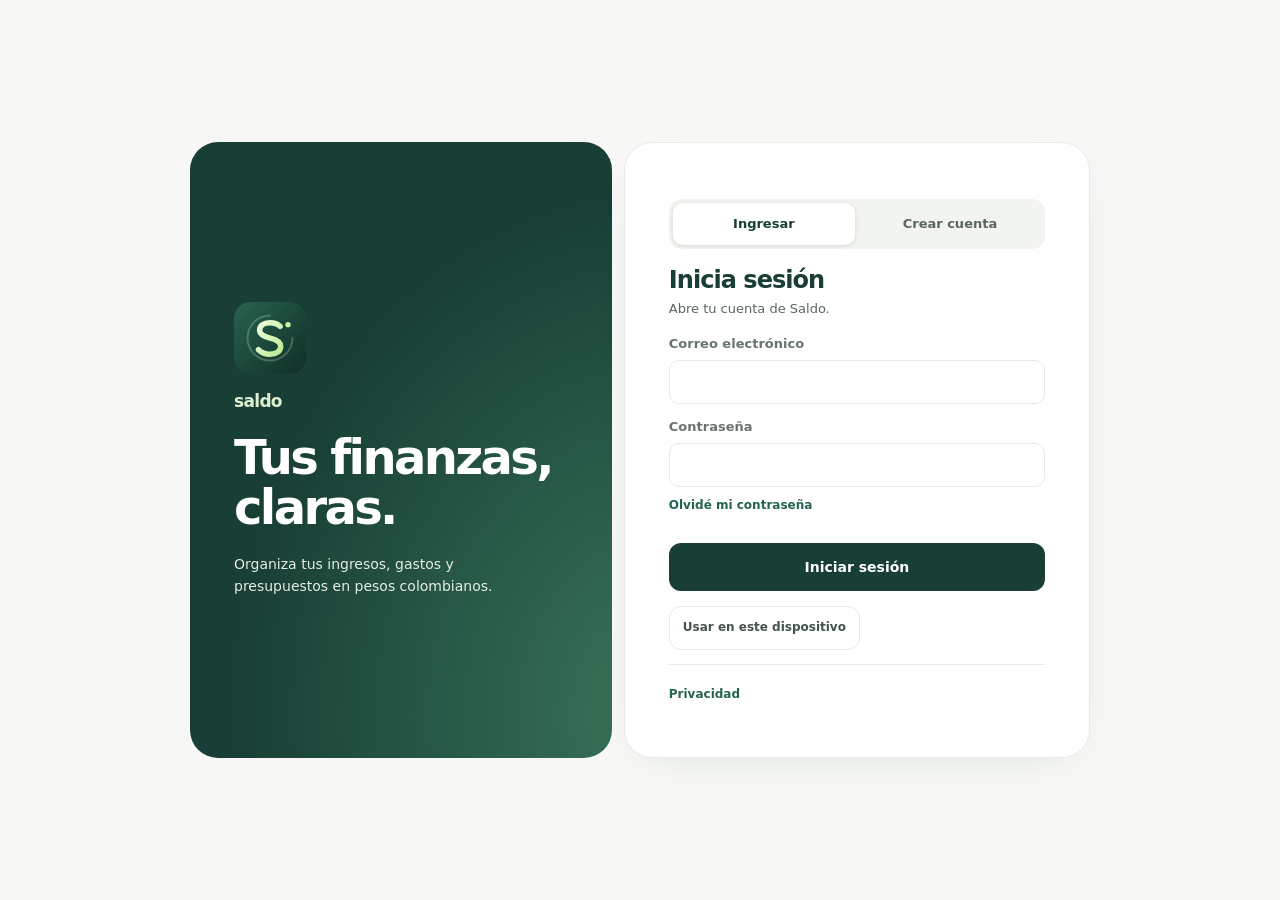
==== commit 8638eb1d: "Add Saldo planning tools and simplify verified owner access" ====
--- a/index.html
+++ b/index.html
@@ -10,15 +10,18 @@
     <link rel="icon" href="./icons/saldo.svg" type="image/svg+xml" />
     <link rel="apple-touch-icon" href="./icons/apple-touch-icon.png" />
     <link rel="manifest" href="./manifest.webmanifest" />
-    <link rel="stylesheet" href="./styles.css?v=3" />
+    <link rel="stylesheet" href="./styles.css?v=5" />
     <title>Saldo — tus finanzas en orden</title>
   </head>
   <body>
     <div id="app"></div>
     <noscript>Activa JavaScript para usar Saldo.</noscript>
-    <script src="./vendor/supabase.js?v=3" defer></script>
-    <script src="./supabase-config.js?v=3" defer></script>
-    <script src="./saldo-state.js?v=3" defer></script>
-    <script src="./app.js?v=3" defer></script>
+    <script src="./vendor/supabase.js?v=5" defer></script>
+    <script src="./supabase-config.js?v=5" defer></script>
+    <script src="./saldo-planning.js?v=5" defer></script>
+    <script src="./saldo-recurrence.js?v=5" defer></script>
+    <script src="./saldo-tools.js?v=5" defer></script>
+    <script src="./saldo-state.js?v=5" defer></script>
+    <script src="./app.js?v=5" defer></script>
   </body>
 </html>
--- a/styles.css
+++ b/styles.css
@@ -490,3 +490,39 @@
 @media (prefers-reduced-motion: reduce) {
   *, *::before, *::after { scroll-behavior: auto !important; animation-duration: .01ms !important; animation-iteration-count: 1 !important; transition-duration: .01ms !important; }
 }
+
+.planner-nav { margin-bottom: 20px; }
+.planner-nav .filter-chip { min-height: 44px; }
+.plan-grid { display: grid; grid-template-columns: repeat(auto-fit, minmax(min(230px, 100%), 1fr)); gap: 14px; }
+.plan-card { min-width: 0; display: flex; flex-direction: column; align-items: stretch; gap: 10px; }
+.plan-card h3, .owner-method h3 { margin: 0; font-size: 1rem; overflow-wrap: anywhere; }
+.plan-card p, .plan-compact small, .owner-method p, .account-details p, .plan-context { margin: 0; color: var(--muted); font-size: .84rem; }
+.plan-card-top { display: flex; flex-wrap: wrap; align-items: start; justify-content: space-between; gap: 10px; }
+.plan-card-top > div { min-width: 0; }
+.plan-card > button { align-self: flex-start; }
+.plan-amount { font-size: clamp(1.15rem, 3vw, 1.62rem); color: var(--green-dark); overflow-wrap: anywhere; }
+.plan-amount small { font-size: .8em; font-weight: 500; }
+.plan-status { border-radius: 100px; background: var(--green-pale); color: var(--green-dark); font-size: .74rem; font-weight: 700; padding: .22rem .56rem; }
+.plan-status.late { background: var(--amber-pale); color: #694616; }
+.plan-empty { grid-column: 1 / -1; }
+.plan-context { margin: 0 0 12px; }
+.plan-compact { list-style: none; margin: 0; padding: 0; }
+.plan-compact > li { padding: 10px 0; border-bottom: 1px solid var(--line); display: flex; align-items: center; justify-content: space-between; gap: 10px; overflow-wrap: anywhere; }
+.plan-compact > li:last-child { border-bottom: 0; }
+.plan-compact > li > span { min-width: 0; }
+.plan-compact small { display: block; }
+.plan-transfer-value { display: flex; align-items: end; flex-direction: column; text-align: right; }
+.plan-checkbox { display: flex; gap: 8px; align-items: center; color: var(--ink); min-height: 44px; }
+.plan-checkbox input { width: 20px; height: 20px; accent-color: var(--green); }
+.owner-methods { display: grid; grid-template-columns: repeat(auto-fit, minmax(min(250px, 100%), 1fr)); gap: 16px; margin: 14px 0; }
+.owner-method { display: grid; align-content: start; gap: 10px; padding: 14px; background: var(--surface-soft); border-radius: 16px; min-width: 0; }
+.owner-method summary, .account-details summary { cursor: pointer; min-height: 44px; align-content: center; font-weight: 700; }
+.owner-method button { margin-top: 8px; }
+.owner-qr { display: block; margin-inline: auto; padding: 10px; background: white; width: min(180px,100%); max-width: 100%; height: auto; }
+#admin-code-form { max-width: 360px; }
+.account-delete { margin-top: 16px; padding: 3px 12px 8px; background: var(--red-pale); border-radius: 12px; }
+.account-delete p { margin: 4px 0 10px; }
+@media (max-width: 640px) {
+  .planner-nav { display: grid; grid-template-columns: repeat(2,minmax(0,1fr)); }
+  .plan-card .account-actions { margin-top: 0; }
+}
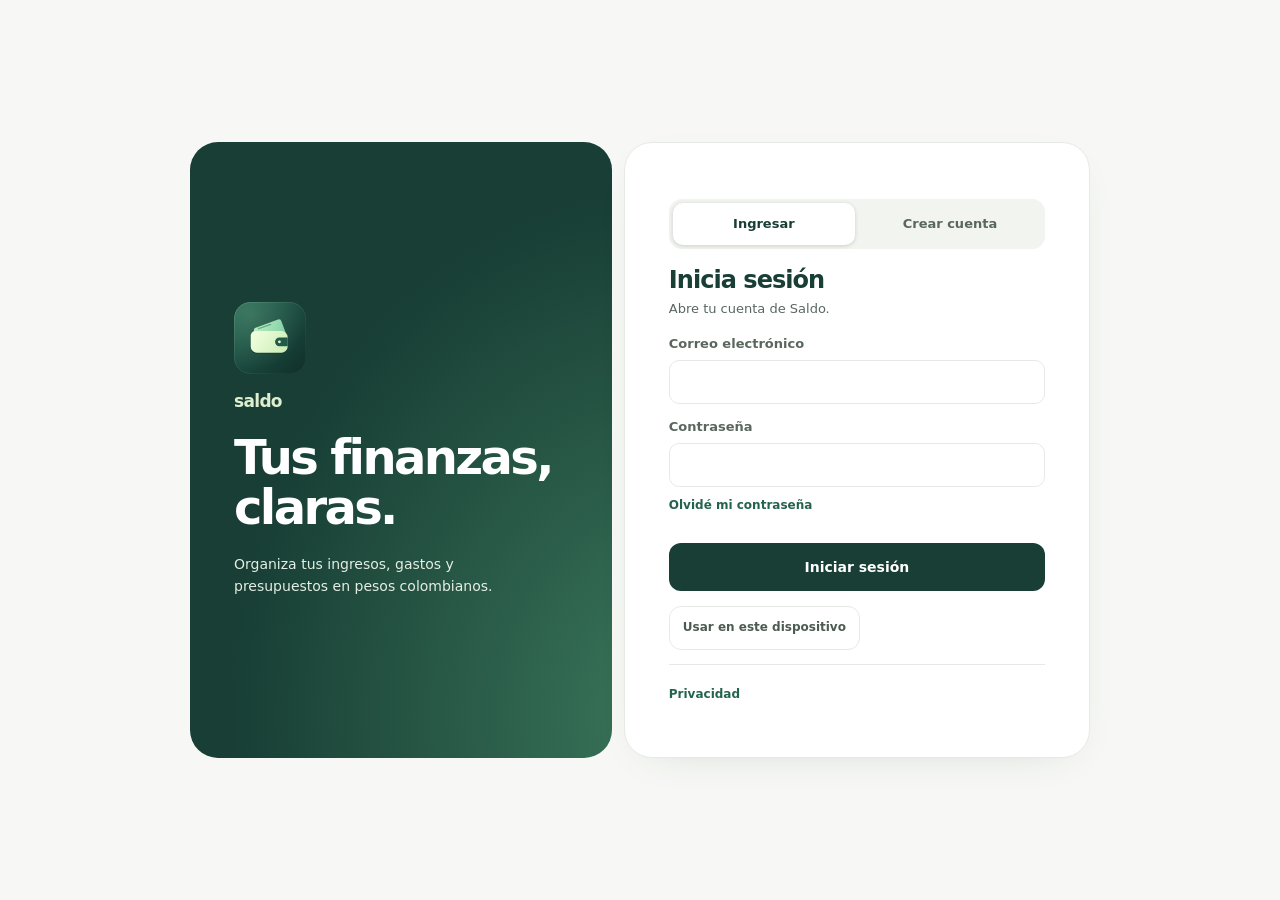
==== commit 428aa407: "Saldo 7: conciliación manual de Nequi, calendario por fecha y sincronización protegida" ====
--- a/index.html
+++ b/index.html
@@ -7,21 +7,25 @@
     <meta http-equiv="Content-Security-Policy" content="default-src 'self'; script-src 'self'; style-src 'self' 'unsafe-inline' https://fonts.googleapis.com; font-src 'self' https://fonts.gstatic.com; img-src 'self' data:; connect-src 'self' https://odveqruhywtrdajuxcts.supabase.co; object-src 'none'; base-uri 'none'; form-action 'self'; upgrade-insecure-requests" />
     <meta name="theme-color" content="#f7f8f5" />
     <meta name="description" content="Organiza tus ingresos, gastos y presupuestos en un solo lugar." />
-    <link rel="icon" href="./icons/saldo.svg" type="image/svg+xml" />
-    <link rel="apple-touch-icon" href="./icons/apple-touch-icon.png" />
+    <link rel="icon" href="./icons/saldo.svg?v=7" type="image/svg+xml" />
+    <link rel="apple-touch-icon" href="./icons/apple-touch-icon.png?v=7" />
     <link rel="manifest" href="./manifest.webmanifest" />
-    <link rel="stylesheet" href="./styles.css?v=5" />
+    <script src="./saldo-theme.js?v=7"></script>
+    <link rel="stylesheet" href="./styles.css?v=7" />
     <title>Saldo — tus finanzas en orden</title>
   </head>
   <body>
     <div id="app"></div>
     <noscript>Activa JavaScript para usar Saldo.</noscript>
-    <script src="./vendor/supabase.js?v=5" defer></script>
-    <script src="./supabase-config.js?v=5" defer></script>
-    <script src="./saldo-planning.js?v=5" defer></script>
-    <script src="./saldo-recurrence.js?v=5" defer></script>
-    <script src="./saldo-tools.js?v=5" defer></script>
-    <script src="./saldo-state.js?v=5" defer></script>
-    <script src="./app.js?v=5" defer></script>
+    <script src="./vendor/supabase.js?v=7" defer></script>
+    <script src="./supabase-config.js?v=7" defer></script>
+    <script src="./saldo-planning.js?v=7" defer></script>
+    <script src="./saldo-recurrence.js?v=7" defer></script>
+    <script src="./saldo-calendar.js?v=7" defer></script>
+    <script src="./saldo-rules.js?v=7" defer></script>
+    <script src="./saldo-extras.js?v=7" defer></script>
+    <script src="./saldo-tools.js?v=7" defer></script>
+    <script src="./saldo-state.js?v=7" defer></script>
+    <script src="./app.js?v=7" defer></script>
   </body>
 </html>
--- a/styles.css
+++ b/styles.css
@@ -3,23 +3,81 @@
   --paper: #f7f8f5;
   --surface: #ffffff;
   --surface-soft: #f1f4ef;
+  --surface-subtle: #fbfcfa;
+  --mobile-nav: #fbfcfaf5;
   --ink: #1e2824;
+  --ink-soft: #4c5b52;
   --muted: #59675f;
   --line: #e6eae4;
+  --control-line: var(--line);
+  --track: #edf0ec;
+  --focus-ring: #4b856d;
   --green: #23634f;
   --green-dark: #183e35;
   --green-pale: #e6f2e9;
+  --primary: #183e35;
+  --primary-hover: #245747;
+  --on-primary: #ffffff;
+  --hero-base: #183e35;
+  --hero-highlight: #3a765a;
+  --chart-income: #9dcba8;
+  --chart-expense: #183e35;
+  --switch-off: #75877c;
+  --switch-thumb: #ffffff;
+  --switch-thumb-on: #ffffff;
   --lime: #d5efbd;
   --red: #bd6155;
   --red-pale: #f8e9e6;
+  --red-ink: #862f27;
+  --red-hover: #f2d9d5;
   --amber: #a87939;
   --amber-pale: #fbf2e3;
+  --amber-ink: #694616;
   --radius-xl: 28px;
   --radius-lg: 20px;
   --radius-md: 14px;
   --shadow: 0 12px 42px -28px #1c432b45;
+  --scrim: #1a262061;
   --font: 'Avenir Next', 'Segoe UI', system-ui, -apple-system, BlinkMacSystemFont, sans-serif;
   --display: 'Avenir Next', 'Segoe UI', system-ui, sans-serif;
+}
+
+:root[data-theme="dark"] {
+  color-scheme: dark;
+  --paper: #111b17;
+  --surface: #192721;
+  --surface-soft: #23332b;
+  --surface-subtle: #1b2922;
+  --mobile-nav: #192721f5;
+  --ink: #edf5ef;
+  --ink-soft: #d2e1d8;
+  --muted: #b5c6ba;
+  --line: #35483d;
+  --control-line: #657c6e;
+  --track: #31463a;
+  --focus-ring: #b9efcb;
+  --green: #a5ddba;
+  --green-dark: #c0efcf;
+  --green-pale: #29483a;
+  --primary: #a5ddba;
+  --primary-hover: #c0efcf;
+  --on-primary: #142c21;
+  --hero-base: #17382e;
+  --hero-highlight: #356653;
+  --chart-income: #a5ddba;
+  --chart-expense: #b8ade7;
+  --switch-off: #607367;
+  --switch-thumb: #f4fbf6;
+  --switch-thumb-on: #142c21;
+  --red: #f5afa4;
+  --red-pale: #44302e;
+  --red-ink: #ffc0b7;
+  --red-hover: #543633;
+  --amber: #edbe79;
+  --amber-pale: #403221;
+  --amber-ink: #f8d091;
+  --shadow: 0 12px 42px -28px #000000a6;
+  --scrim: #080d0bbb;
 }
 
 * { box-sizing: border-box; }
@@ -27,31 +85,32 @@
 body { margin: 0; color: var(--ink); background: var(--paper); font: 15px/1.45 var(--font); -webkit-font-smoothing: antialiased; }
 [hidden] { display: none !important; }
 button, input, select, textarea { font: inherit; }
+input::placeholder, textarea::placeholder { color: var(--muted); opacity: 1; }
 button { color: inherit; }
-button:focus-visible, a:focus-visible, input:focus-visible, select:focus-visible, textarea:focus-visible { outline: 3px solid #9dcba8; outline-offset: 3px; }
+button:focus-visible, a:focus-visible, input:focus-visible, select:focus-visible, textarea:focus-visible { outline: 3px solid var(--focus-ring); outline-offset: 3px; }
 button:disabled { opacity: .5; cursor: not-allowed; }
 
 .app-shell { min-height: 100vh; }
-.sidebar { position: fixed; inset: 0 auto 0 0; z-index: 10; display: flex; width: 250px; flex-direction: column; overflow-y: auto; padding: 30px 18px 22px; border-right: 1px solid var(--line); background: #fbfcfa; }
+.sidebar { position: fixed; inset: 0 auto 0 0; z-index: 10; display: flex; width: 250px; flex-direction: column; overflow-y: auto; padding: 30px 18px 22px; border-right: 1px solid var(--line); background: var(--surface-subtle); }
 .brand { display: flex; align-items: center; gap: 11px; padding: 0 13px 34px; color: var(--green-dark); font: 800 23px/1 var(--display); letter-spacing: -1.2px; text-decoration: none; }
-.brand-mark { display: grid; width: 38px; height: 38px; flex: 0 0 38px; place-items: center; border-radius: 10px; background: var(--green-dark); color: var(--lime); }
+.brand-mark { display: grid; width: 38px; height: 38px; flex: 0 0 38px; place-items: center; border-radius: 10px; color: var(--lime); }
 .brand-mark img { display: block; width: 100%; height: 100%; object-fit: contain; }
 .brand-mark svg { width: 24px; height: 24px; }
-.nav-label { padding: 0 14px 11px; color: #9aa29d; font-size: 10px; font-weight: 700; letter-spacing: 1.2px; text-transform: uppercase; }
+.nav-label { padding: 0 14px 11px; color: var(--muted); font-size: 10px; font-weight: 700; letter-spacing: 1.2px; text-transform: uppercase; }
 .nav-list { display: grid; gap: 5px; }
-.nav-button { display: flex; width: 100%; align-items: center; gap: 13px; padding: 12px 14px; border: 0; border-radius: 13px; background: transparent; color: #67716b; text-align: left; font-size: 14px; font-weight: 600; cursor: pointer; transition: background .18s ease, color .18s ease, transform .18s ease; }
-.nav-button:hover { transform: translateX(2px); background: #f0f4ef; color: var(--green-dark); }
-.nav-button.active { background: var(--green-dark); color: white; }
+.nav-button { display: flex; width: 100%; align-items: center; gap: 13px; padding: 12px 14px; border: 0; border-radius: 13px; background: transparent; color: var(--muted); text-align: left; font-size: 14px; font-weight: 600; cursor: pointer; transition: background .18s ease, color .18s ease, transform .18s ease; }
+.nav-button:hover { transform: translateX(2px); background: var(--surface-soft); color: var(--green-dark); }
+.nav-button.active { background: var(--primary); color: var(--on-primary); }
 .nav-icon { display: grid; width: 19px; height: 19px; place-items: center; }
 .nav-icon svg { width: 18px; height: 18px; fill: none; stroke: currentColor; stroke-linecap: round; stroke-linejoin: round; stroke-width: 1.8; }
 .sidebar-bottom { margin-top: auto; }
 .privacy-note { margin: 0 5px 20px; padding: 13px 14px; border-radius: 15px; background: var(--surface-soft); color: var(--muted); font-size: 11px; line-height: 1.45; }
-.privacy-note strong { display: block; margin-bottom: 4px; color: #506159; font-size: 12px; }
+.privacy-note strong { display: block; margin-bottom: 4px; color: var(--ink-soft); font-size: 12px; }
 .profile-chip { display: flex; align-items: center; gap: 11px; padding: 12px 11px 2px; border-top: 1px solid var(--line); }
-.avatar { display: grid; width: 36px; height: 36px; flex: 0 0 36px; place-items: center; border-radius: 50%; background: var(--lime); color: var(--green-dark); font-size: 13px; font-weight: 700; }
+.avatar { display: grid; width: 36px; height: 36px; flex: 0 0 36px; place-items: center; border-radius: 50%; background: var(--lime); color: #183e35; font-size: 13px; font-weight: 700; }
 .profile-info { min-width: 0; }
-.profile-name { overflow: hidden; color: var(--ink); font-size: 12px; font-weight: 700; text-overflow: ellipsis; white-space: nowrap; }
-.profile-caption { color: var(--muted); font-size: 10px; }
+.profile-name { display: block; overflow: hidden; color: var(--ink); font-size: 12px; font-weight: 700; text-overflow: ellipsis; white-space: nowrap; }
+.profile-caption { display: block; color: var(--muted); font-size: 10px; }
 
 .main-area { min-height: 100vh; margin-left: 250px; padding: 33px 46px 70px; }
 .topbar { display: flex; max-width: 1160px; align-items: center; justify-content: space-between; gap: 20px; margin: 0 auto 27px; }
@@ -61,21 +120,21 @@
 .topbar h1 { margin: 0; font: 750 26px/1.2 var(--display); letter-spacing: -.7px; overflow-wrap: anywhere; }
 .topbar-actions { display: flex; align-items: center; gap: 11px; }
 .month-picker { display: flex; align-items: center; gap: 8px; padding: 6px; border: 1px solid var(--line); border-radius: 13px; background: var(--surface); }
-.month-picker span { min-width: 104px; color: #47544d; text-align: center; font-size: 12px; font-weight: 700; }
-.icon-button { display: inline-grid; width: 34px; height: 34px; place-items: center; border: 0; border-radius: 10px; background: transparent; color: #64716a; cursor: pointer; transition: background .16s ease, color .16s ease; }
+.month-picker span { min-width: 104px; color: var(--ink-soft); text-align: center; font-size: 12px; font-weight: 700; }
+.icon-button { display: inline-grid; width: 34px; height: 34px; place-items: center; border: 0; border-radius: 10px; background: transparent; color: var(--muted); cursor: pointer; transition: background .16s ease, color .16s ease; }
 .icon-button:hover { background: var(--surface-soft); color: var(--green-dark); }
 .icon-button svg { width: 17px; height: 17px; fill: none; stroke: currentColor; stroke-linecap: round; stroke-linejoin: round; stroke-width: 1.8; }
 .primary-button, .secondary-button, .text-button, .danger-button { display: inline-flex; align-items: center; justify-content: center; gap: 8px; border: 0; border-radius: 12px; font-size: 12px; font-weight: 700; cursor: pointer; transition: background .16s ease, transform .16s ease; }
-.primary-button { min-height: 42px; padding: 0 16px; background: var(--green-dark); color: #fff; }
-.primary-button:hover { transform: translateY(-1px); background: #245747; }
+.primary-button { min-height: 42px; padding: 0 16px; background: var(--primary); color: var(--on-primary); }
+.primary-button:hover { transform: translateY(-1px); background: var(--primary-hover); }
 .primary-button svg, .secondary-button svg, .text-button svg, .danger-button svg, .more-button svg, .avatar svg, .muted-panel svg { width: 17px; height: 17px; flex: 0 0 17px; fill: none; stroke: currentColor; stroke-linecap: round; stroke-linejoin: round; stroke-width: 1.8; }
 .primary-button:active, .secondary-button:active, .icon-button:active, .nav-button:active { transform: scale(.97); }
-.secondary-button { min-height: 38px; padding: 0 13px; border: 1px solid var(--line); background: var(--surface); color: #43524a; }
+.secondary-button { min-height: 38px; padding: 0 13px; border: 1px solid var(--line); background: var(--surface); color: var(--ink-soft); }
 .secondary-button:hover { background: var(--surface-soft); }
 .text-button { padding: 5px 0; background: transparent; color: var(--green); text-decoration: none; }
 .text-button:hover { color: var(--green-dark); }
-.danger-button { min-height: 38px; padding: 0 13px; background: var(--red-pale); color: #984d43; }
-.danger-button:hover { background: #f2d9d5; }
+.danger-button { min-height: 38px; padding: 0 13px; background: var(--red-pale); color: var(--red-ink); }
+.danger-button:hover { background: var(--red-hover); }
 
 .content { max-width: 1160px; margin: 0 auto; }
 .content.view-arrive, .view-arrive .content { animation: arrive .23s cubic-bezier(.18,.7,.24,1) both; }
@@ -117,28 +176,28 @@
 .chart-item { display: flex; min-width: 0; height: 100%; flex: 1; flex-direction: column; align-items: center; justify-content: end; gap: 8px; }
 .chart-columns { display: flex; width: min(100%, 42px); height: 145px; align-items: end; justify-content: center; gap: 4px; border-bottom: 1px solid var(--line); }
 .chart-column { min-width: 8px; max-width: 16px; flex: 1; border-radius: 5px 5px 1px 1px; transition: height .35s cubic-bezier(.2,.7,.2,1); }
-.chart-column.income { background: #9dcba8; }
-.chart-column.expense { background: var(--green-dark); }
+.chart-column.income { background: var(--chart-income); }
+.chart-column.expense { background: var(--chart-expense); }
 .chart-month { color: var(--muted); font-size: 9px; text-transform: capitalize; }
 .legend { display: flex; align-items: center; gap: 15px; margin-top: 13px; color: var(--muted); font-size: 10px; }
 .legend-item { display: inline-flex; align-items: center; gap: 6px; }
-.legend-dot { width: 8px; height: 8px; border-radius: 3px; background: #9dcba8; }
-.legend-dot.expense { background: var(--green-dark); }
+.legend-dot { width: 8px; height: 8px; border-radius: 3px; background: var(--chart-income); }
+.legend-dot.expense { background: var(--chart-expense); }
 .budget-mini { display: grid; gap: 17px; }
 .budget-row { display: grid; gap: 8px; }
 .budget-row-top { display: flex; align-items: center; justify-content: space-between; gap: 8px; font-size: 11px; }
-.budget-category { display: inline-flex; align-items: center; gap: 8px; color: #4a574f; font-weight: 600; }
+.budget-category { display: inline-flex; align-items: center; gap: 8px; color: var(--ink-soft); font-weight: 600; }
 .category-dot { width: 8px; height: 8px; flex: 0 0 8px; border-radius: 50%; background: #8eaf8d; }
 .budget-amount { color: var(--muted); font-size: 10px; }
-.progress { height: 6px; overflow: hidden; border-radius: 8px; background: #edf0ec; }
+.progress { height: 6px; overflow: hidden; border-radius: 8px; background: var(--track); }
 .progress-fill { height: 100%; border-radius: inherit; background: #85b28d; transition: width .4s ease; }
 .progress-fill.warn { background: #d6a45c; }
 .progress-fill.over { background: var(--red); }
 .activity-panel { overflow: hidden; }
 .activity-list { display: grid; }
-.transaction-row { display: grid; grid-template-columns: 40px minmax(0, 1fr) auto; align-items: center; gap: 12px; padding: 13px 0; border-top: 1px solid #eff1ee; }
+.transaction-row { display: grid; grid-template-columns: 40px minmax(0, 1fr) auto; align-items: center; gap: 12px; padding: 13px 0; border-top: 1px solid var(--line); }
 .transaction-row:first-child { border-top: 0; }
-.transaction-symbol { display: grid; width: 39px; height: 39px; place-items: center; border-radius: 13px; background: var(--surface-soft); color: #53645a; }
+.transaction-symbol { display: grid; width: 39px; height: 39px; place-items: center; border-radius: 13px; background: var(--surface-soft); color: var(--ink-soft); }
 .transaction-symbol.income { background: var(--green-pale); color: var(--green); }
 .transaction-symbol svg { width: 17px; height: 17px; fill: none; stroke: currentColor; stroke-linecap: round; stroke-linejoin: round; stroke-width: 1.8; }
 .transaction-copy { min-width: 0; }
@@ -147,13 +206,13 @@
 .transaction-amount { min-width: 0; max-width: 100%; text-align: right; font-size: 13px; font-weight: 700; }
 .transaction-amount.income { color: var(--green); }
 .transaction-date { display: block; margin-top: 3px; color: var(--muted); font-size: 10px; font-weight: 500; }
-.activity-footer { padding-top: 10px; border-top: 1px solid #eff1ee; text-align: center; }
-.empty-state { padding: 29px 18px; border: 1px dashed #d9dfd8; border-radius: 16px; background: #fbfcfa; text-align: center; }
+.activity-footer { padding-top: 10px; border-top: 1px solid var(--line); text-align: center; }
+.empty-state { padding: 29px 18px; border: 1px dashed var(--control-line); border-radius: 16px; background: var(--surface-subtle); text-align: center; }
 .empty-icon { display: grid; width: 45px; height: 45px; place-items: center; margin: 0 auto 12px; border-radius: 15px; background: var(--green-pale); color: var(--green); }
 .empty-icon svg { width: 21px; height: 21px; fill: none; stroke: currentColor; stroke-linecap: round; stroke-linejoin: round; stroke-width: 1.8; }
 .empty-state h3 { margin: 0; font: 700 13px var(--display); }
 .empty-state p { max-width: 250px; margin: 6px auto 14px; color: var(--muted); font-size: 10px; }
-.chart-empty { display: grid; min-height: 176px; align-content: center; justify-items: center; padding: 16px; border-radius: 15px; background: #fbfcfa; text-align: center; }
+.chart-empty { display: grid; min-height: 176px; align-content: center; justify-items: center; padding: 16px; border-radius: 15px; background: var(--surface-subtle); text-align: center; }
 .chart-empty .empty-icon { margin-bottom: 8px; }
 .chart-empty p { max-width: 260px; margin: 0 0 8px; color: var(--muted); font-size: 10px; }
 
@@ -162,29 +221,29 @@
 .page-title-row p { margin: 6px 0 0; color: var(--muted); font-size: 11px; }
 .toolbar { display: flex; flex-wrap: wrap; align-items: center; justify-content: space-between; gap: 12px; margin-bottom: 16px; }
 .filter-group { display: flex; flex-wrap: wrap; gap: 7px; }
-.filter-chip { min-height: 32px; padding: 0 12px; border: 1px solid var(--line); border-radius: 18px; background: var(--surface); color: #64716a; font-size: 10px; font-weight: 700; cursor: pointer; }
-.filter-chip.active { border-color: var(--green-dark); background: var(--green-dark); color: white; }
+.filter-chip { min-height: 32px; padding: 0 12px; border: 1px solid var(--line); border-radius: 18px; background: var(--surface); color: var(--muted); font-size: 10px; font-weight: 700; cursor: pointer; }
+.filter-chip.active { border-color: var(--primary); background: var(--primary); color: var(--on-primary); }
 .search-wrap { position: relative; min-width: 175px; flex: 0 1 230px; }
-.search-wrap svg { position: absolute; top: 50%; left: 11px; width: 15px; height: 15px; transform: translateY(-50%); fill: none; stroke: #89928c; stroke-width: 1.8; }
-.search-wrap input { width: 100%; height: 36px; padding: 0 12px 0 34px; border: 1px solid var(--line); border-radius: 11px; background: var(--surface); color: var(--ink); font-size: 11px; }
+.search-wrap svg { position: absolute; top: 50%; left: 11px; width: 15px; height: 15px; transform: translateY(-50%); fill: none; stroke: var(--muted); stroke-width: 1.8; }
+.search-wrap input { width: 100%; height: 36px; padding: 0 12px 0 34px; border: 1px solid var(--control-line); border-radius: 11px; background: var(--surface); color: var(--ink); font-size: 11px; }
 .table-head { display: grid; grid-template-columns: minmax(0, 1fr) 105px 105px 36px; gap: 12px; padding: 14px 15px 10px; color: var(--muted); font-size: 10px; font-weight: 700; letter-spacing: .8px; text-transform: uppercase; }
 .table-head span:nth-child(3) { text-align: right; }
 .movement-list { padding: 0 15px; }
 .movement-list .transaction-row { grid-template-columns: 40px minmax(0, 1fr) 105px 105px 36px; padding: 12px 0; }
-.row-category { color: #67736c; font-size: 10px; }
+.row-category { color: var(--muted); font-size: 10px; }
 .more-button { display: grid; width: 36px; height: 36px; place-items: center; border: 0; border-radius: 8px; background: transparent; color: var(--muted); cursor: pointer; }
 .more-button:hover { background: var(--surface-soft); }
-.movement-total { display: flex; align-items: center; justify-content: space-between; padding: 14px 15px; border-top: 1px solid var(--line); color: var(--muted); font-size: 11px; }
-.movement-total strong { color: var(--ink); font-size: 12px; }
+.movement-total { display: flex; align-items: center; justify-content: space-between; gap: 8px; padding: 14px 15px; border-top: 1px solid var(--line); color: var(--muted); font-size: 11px; }
+.movement-total strong { min-width: 0; color: var(--ink); font-size: 12px; text-align: right; overflow-wrap: anywhere; }
 .budget-cards { display: grid; grid-template-columns: repeat(2, minmax(0, 1fr)); gap: 13px; }
 .budget-card { padding: 17px 18px; border: 1px solid var(--line); border-radius: 17px; background: var(--surface); }
 .budget-card-head { display: flex; align-items: center; justify-content: space-between; gap: 10px; margin-bottom: 14px; }
 .budget-card-title { display: flex; align-items: center; gap: 9px; font-size: 12px; font-weight: 700; }
-.budget-card-value { color: #5d6962; font-size: 10px; }
+.budget-card-value { color: var(--muted); font-size: 10px; }
 .budget-card-foot { display: flex; align-items: center; justify-content: space-between; gap: 8px; margin-top: 8px; color: var(--muted); font-size: 9px; }
-.budget-edit { width: 27px; height: 27px; border: 0; border-radius: 8px; background: var(--surface-soft); color: #617168; cursor: pointer; }
+.budget-edit { width: 27px; height: 27px; border: 0; border-radius: 8px; background: var(--surface-soft); color: var(--muted); cursor: pointer; }
 .budget-edit svg { width: 13px; height: 13px; fill: none; stroke: currentColor; stroke-width: 1.8; }
-.budget-total-card { display: flex; align-items: center; justify-content: space-between; gap: 20px; margin-bottom: 16px; padding: 19px 21px; border-radius: 17px; background: var(--green-dark); color: white; }
+.budget-total-card { display: flex; align-items: center; justify-content: space-between; gap: 20px; margin-bottom: 16px; padding: 19px 21px; border-radius: 17px; background: var(--hero-base); color: white; }
 .budget-total-label { color: rgba(255,255,255,.74); font-size: 11px; }
 .budget-total-value { margin-top: 5px; font: 700 22px var(--display); }
 .budget-total-right { text-align: right; }
@@ -201,14 +260,14 @@
 .report-bar-group { display: flex; min-width: 0; height: 100%; flex: 1; flex-direction: column; align-items: center; justify-content: end; gap: 9px; }
 .report-bars { display: flex; width: min(100%, 53px); height: 180px; align-items: end; justify-content: center; gap: 4px; border-bottom: 1px solid var(--line); }
 .report-bar { min-width: 9px; max-width: 20px; flex: 1; border-radius: 5px 5px 1px 1px; }
-.report-bar.income { background: #9dcba8; }
-.report-bar.expense { background: var(--green-dark); }
+.report-bar.income { background: var(--chart-income); }
+.report-bar.expense { background: var(--chart-expense); }
 .report-month { color: var(--muted); font-size: 9px; text-transform: capitalize; }
 .category-list { display: grid; gap: 15px; }
 .category-row { display: grid; grid-template-columns: minmax(0,1fr) auto; align-items: center; gap: 9px 12px; }
-.category-row-name { display: flex; align-items: center; gap: 8px; color: #536057; font-size: 11px; font-weight: 600; }
+.category-row-name { display: flex; align-items: center; gap: 8px; color: var(--ink-soft); font-size: 11px; font-weight: 600; }
 .category-row-value { font-size: 11px; font-weight: 700; }
-.category-track { grid-column: 1 / -1; height: 5px; overflow: hidden; border-radius: 6px; background: #edf0ec; }
+.category-track { grid-column: 1 / -1; height: 5px; overflow: hidden; border-radius: 6px; background: var(--track); }
 .category-track span { display: block; height: 100%; border-radius: inherit; background: #8eaf8d; }
 .report-actions { display: flex; justify-content: flex-end; margin-top: 14px; }
 .profile-layout { display: grid; grid-template-columns: minmax(0, 1fr) minmax(270px, .75fr); gap: 17px; align-items: start; }
@@ -224,39 +283,43 @@
 .form-grid { display: grid; grid-template-columns: repeat(2, minmax(0,1fr)); gap: 14px; margin-top: 18px; }
 .field { display: grid; min-width: 0; gap: 6px; }
 .field.full { grid-column: 1 / -1; }
-.field label { color: #68746d; font-size: 10px; font-weight: 700; }
-.field input, .field select, .field textarea { width: 100%; min-width: 0; min-height: 44px; padding: 0 11px; border: 1px solid var(--line); border-radius: 10px; background: #fff; color: var(--ink); font-size: 14px; }
+.field label { color: var(--muted); font-size: 10px; font-weight: 700; }
+.field input, .field select, .field textarea { width: 100%; min-width: 0; min-height: 44px; padding: 0 11px; border: 1px solid var(--control-line); border-radius: 10px; background: var(--surface); color: var(--ink); font-size: 14px; }
 .field textarea { min-height: 76px; padding-top: 10px; resize: vertical; }
 .field-help { color: var(--muted); font-size: 9px; }
+.theme-picker { max-width: 21rem; margin-top: 12px; }
+.theme-picker label, .theme-picker .field-help { font-size: .8rem; }
+.theme-picker select { font-size: 16px; }
+
 .form-actions { display: flex; justify-content: flex-end; margin-top: 16px; }
-.setting-row { display: flex; align-items: flex-start; justify-content: space-between; gap: 15px; padding: 13px 0; border-top: 1px solid #eff1ee; }
+.setting-row { display: flex; align-items: flex-start; justify-content: space-between; gap: 15px; padding: 13px 0; border-top: 1px solid var(--line); }
 .setting-row:first-of-type { margin-top: 12px; }
 .setting-row strong { display: block; font-size: 11px; }
 .setting-row small { display: block; max-width: 420px; margin-top: 4px; color: var(--muted); font-size: 9px; line-height: 1.5; }
-.switch { position: relative; display: inline-flex; width: 39px; height: 23px; flex: 0 0 39px; align-items: center; border: 0; border-radius: 14px; background: #d7ddd7; cursor: pointer; transition: background .18s ease; }
-.switch:after { position: absolute; left: 3px; width: 17px; height: 17px; border-radius: 50%; background: white; content: ''; transition: transform .18s ease; }
+.switch { position: relative; display: inline-flex; width: 39px; height: 23px; flex: 0 0 39px; align-items: center; border: 0; border-radius: 14px; background: var(--switch-off); cursor: pointer; transition: background .18s ease; }
+.switch:after { position: absolute; left: 3px; width: 17px; height: 17px; border-radius: 50%; background: var(--switch-thumb); content: ''; transition: transform .18s ease; }
 .switch.on { background: var(--green); }
-.switch.on:after { transform: translateX(16px); }
+.switch.on:after { background: var(--switch-thumb-on); transform: translateX(16px); }
 .local-badge { display: inline-flex; align-items: center; gap: 6px; padding: 5px 8px; border-radius: 10px; background: var(--green-pale); color: var(--green); font-size: 9px; font-weight: 700; }
 .local-badge svg { width: 12px; height: 12px; fill: none; stroke: currentColor; stroke-width: 1.8; }
 .account-actions { display: flex; flex-wrap: wrap; gap: 8px; margin-top: 13px; }
 .reminder-controls { display: grid; grid-template-columns: 1fr 1fr; gap: 11px; margin-top: 14px; }
-.reminder-controls label { display: grid; gap: 6px; color: #68746d; font-size: 9px; font-weight: 700; }
-.reminder-controls select, .reminder-controls input { min-height: 36px; padding: 0 9px; border: 1px solid var(--line); border-radius: 9px; background: white; color: var(--ink); font-size: 11px; }
+.reminder-controls label { display: grid; gap: 6px; color: var(--muted); font-size: 9px; font-weight: 700; }
+.reminder-controls select, .reminder-controls input { min-height: 36px; padding: 0 9px; border: 1px solid var(--control-line); border-radius: 9px; background: var(--surface); color: var(--ink); font-size: 11px; }
 .muted-panel { padding: 16px 17px; border-radius: 15px; background: var(--surface-soft); }
 .muted-panel strong { display: block; font-size: 11px; }
 .muted-panel p { margin: 5px 0 0; color: var(--muted); font-size: 9px; line-height: 1.55; }
 
-.modal-backdrop { position: fixed; z-index: 30; inset: 0; display: grid; place-items: center; padding: 18px; background: rgba(26, 38, 32, .38); animation: fade-in .15s ease both; }
+.modal-backdrop { position: fixed; z-index: 30; inset: 0; display: grid; place-items: center; padding: 18px; background: var(--scrim); animation: fade-in .15s ease both; }
 @keyframes fade-in { from { opacity: 0; } to { opacity: 1; } }
-.modal { width: min(100%, 450px); max-height: min(90vh, 760px); overflow: auto; border: 1px solid rgba(255,255,255,.45); border-radius: 24px; background: var(--surface); animation: modal-in .2s ease both; }
+.modal { width: min(100%, 450px); max-height: min(90vh, 760px); overflow: auto; border: 1px solid var(--line); border-radius: 24px; background: var(--surface); animation: modal-in .2s ease both; }
 @keyframes modal-in { from { opacity: 0; transform: translateY(7px) scale(.985); } to { opacity: 1; transform: translateY(0) scale(1); } }
 .modal-header { display: flex; align-items: flex-start; justify-content: space-between; gap: 15px; padding: 22px 23px 15px; }
 .modal-header h2 { margin: 0; font: 700 17px var(--display); }
 .modal-header p { margin: 5px 0 0; color: var(--muted); font-size: 10px; }
 .modal-body { padding: 0 23px 22px; }
 .type-switch { display: grid; grid-template-columns: 1fr 1fr; gap: 5px; padding: 4px; margin: 0 0 15px; border-radius: 12px; background: var(--surface-soft); }
-.type-choice { min-height: 35px; border: 0; border-radius: 9px; background: transparent; color: #6f7a73; font-size: 11px; font-weight: 700; cursor: pointer; }
+.type-choice { min-height: 35px; border: 0; border-radius: 9px; background: transparent; color: var(--muted); font-size: 11px; font-weight: 700; cursor: pointer; }
 .type-choice.active.income { background: var(--surface); color: var(--green); }
 .type-choice.active.expense { background: var(--surface); color: var(--red); }
 .modal-form { display: grid; gap: 12px; }
@@ -269,9 +332,9 @@
 .toast-mark { width: 8px; height: 8px; flex: 0 0 8px; border-radius: 50%; background: var(--green); }
 .toast.error .toast-mark { background: var(--red); }
 .toast.info .toast-mark { background: var(--amber); }
-.toast-message { color: #435047; }
+.toast-message { color: var(--ink-soft); }
 .mobile-nav { display: none; }
-.install-banner { display: none; position: fixed; z-index: 20; right: 16px; bottom: 84px; left: 16px; align-items: center; gap: 11px; padding: 12px; border: 1px solid var(--line); border-radius: 16px; background: white; }
+.install-banner { display: none; position: fixed; z-index: 20; right: 16px; bottom: 84px; left: 16px; align-items: center; gap: 11px; padding: 12px; border: 1px solid var(--line); border-radius: 16px; background: var(--surface); }
 .install-banner.visible { display: flex; }
 .install-copy { min-width: 0; flex: 1; }
 .install-copy strong { display: block; font-size: 11px; }
@@ -295,7 +358,7 @@
   display: flex;
   flex-direction: column;
   justify-content: center;
-  background: radial-gradient(ellipse at 115% 93%, #3a765a 0, transparent 65%), var(--green-dark);
+  background: radial-gradient(ellipse at 115% 93%, var(--hero-highlight) 0, transparent 65%), var(--hero-base);
   color: white;
 }
 .auth-intro :is(.brand, .eyebrow) { padding: 0; color: #d8efc5; }
@@ -330,7 +393,7 @@
   font-weight: 700;
   cursor: pointer;
 }
-.auth-mode-switch button:is(.active, [aria-selected="true"], [aria-pressed="true"], [aria-current="true"]) { background: white; color: var(--green-dark); box-shadow: 0 1px 4px #203a2424; }
+.auth-mode-switch button:is(.active, [aria-selected="true"], [aria-pressed="true"], [aria-current="true"]) { background: var(--surface); color: var(--green-dark); box-shadow: 0 1px 4px #10181129; }
 .auth-card .field label { font-size: 13px; }
 .auth-actions { display: flex; flex-wrap: wrap; justify-content: space-between; gap: 7px 12px; margin-top: 15px; }
 .auth-actions button { min-height: 44px; }
@@ -340,7 +403,7 @@
 .auth-footer { display: flex; flex-wrap: wrap; align-items: center; justify-content: space-between; gap: 6px 14px; margin-top: 14px; padding: 12px 0 0; border-top: 1px solid var(--line); color: var(--muted); font-size: 12px; }
 .auth-footer :is(a,button) { min-height: 36px; }
 #auth-feedback:not(:empty) { margin: 12px 0 0; padding: 10px 12px; border-radius: 10px; background: var(--surface-soft); color: var(--green-dark); font-size: 13px; }
-#auth-feedback:is(.error, [data-type="error"]):not(:empty) { color: #862f27; background: var(--red-pale); }
+#auth-feedback:is(.error, [data-type="error"]):not(:empty) { color: var(--red-ink); background: var(--red-pale); }
 
 @media (max-width: 1100px) {
   .main-area { padding-right: 30px; padding-left: 30px; }
@@ -447,8 +510,8 @@
   .switch::after { width: 23px; height: 23px; }
   .switch.on::after { transform: translateX(21px); }
   .switch::before { position: absolute; inset: -7px 0; content: ''; }
-  .mobile-nav { position: fixed; z-index: 12; right: 0; bottom: 0; left: 0; display: grid; grid-template-columns: repeat(5,minmax(0,1fr)); gap: 2px; padding: 6px max(5px, env(safe-area-inset-right)) calc(6px + env(safe-area-inset-bottom)) max(5px, env(safe-area-inset-left)); border-top: 1px solid var(--line); background: rgba(251,252,250,.96); backdrop-filter: blur(14px); }
-  .mobile-nav .nav-button { display: grid; justify-items: center; gap: 2px; min-width: 0; min-height: 52px; padding: 4px 1px; border-radius: 13px; color: #56655b; font-size: clamp(9px, 2.55vw, 12px); text-align: center; }
+  .mobile-nav { position: fixed; z-index: 12; right: 0; bottom: 0; left: 0; display: grid; grid-template-columns: repeat(5,minmax(0,1fr)); gap: 2px; padding: 6px max(5px, env(safe-area-inset-right)) calc(6px + env(safe-area-inset-bottom)) max(5px, env(safe-area-inset-left)); border-top: 1px solid var(--line); background: var(--mobile-nav); backdrop-filter: blur(14px); }
+  .mobile-nav .nav-button { display: grid; justify-items: center; gap: 2px; min-width: 0; min-height: 52px; padding: 4px 1px; border-radius: 13px; color: var(--muted); font-size: clamp(9px, 2.55vw, 12px); text-align: center; }
   .mobile-nav .nav-button span:last-child { display: block; max-width: 100%; overflow: hidden; text-overflow: ellipsis; white-space: nowrap; }
   .mobile-nav .nav-button:hover { transform: none; }
   .mobile-nav .nav-button.active { background: var(--green-pale); color: var(--green-dark); }
@@ -503,7 +566,7 @@
 .plan-amount { font-size: clamp(1.15rem, 3vw, 1.62rem); color: var(--green-dark); overflow-wrap: anywhere; }
 .plan-amount small { font-size: .8em; font-weight: 500; }
 .plan-status { border-radius: 100px; background: var(--green-pale); color: var(--green-dark); font-size: .74rem; font-weight: 700; padding: .22rem .56rem; }
-.plan-status.late { background: var(--amber-pale); color: #694616; }
+.plan-status.late { background: var(--amber-pale); color: var(--amber-ink); }
 .plan-empty { grid-column: 1 / -1; }
 .plan-context { margin: 0 0 12px; }
 .plan-compact { list-style: none; margin: 0; padding: 0; }
@@ -526,3 +589,68 @@
   .planner-nav { display: grid; grid-template-columns: repeat(2,minmax(0,1fr)); }
   .plan-card .account-actions { margin-top: 0; }
 }
+
+.forecast { margin: 14px 0; }
+.forecast-values { display: grid; grid-template-columns: repeat(3, minmax(0, 1fr)); gap: 8px; }
+.forecast-values > div { padding: 10px; border-radius: 12px; background: var(--surface-soft); min-width: 0; }
+.forecast-values > div:last-child { background: var(--green-pale); }
+.forecast-values span, .calendar-item-copy small { color: var(--muted); display: block; font-size: .8rem; }
+.forecast-values strong { color: var(--green-dark); display: block; margin-top: 2px; font-size: clamp(.98rem, 2vw, 1.25rem); overflow-wrap: anywhere; }
+.forecast-values strong.forecast-negative { color: var(--red-ink); }
+.calendar-counts { display: flex; flex-wrap: wrap; gap: 8px; margin-bottom: 12px; }
+.calendar-list { list-style: none; margin: 0; padding: 0; }
+.calendar-row { display: grid; grid-template-columns: minmax(0, 1fr) auto auto; gap: 12px; align-items: center; padding: 12px 0; border-bottom: 1px solid var(--line); }
+.calendar-item-actions { margin-top: 0; }
+.calendar-row:first-child { padding-top: 0; }
+.calendar-row:last-child { padding-bottom: 0; border-bottom: 0; }
+.calendar-item-copy { min-width: 0; overflow-wrap: anywhere; }
+.calendar-item-main { display: grid; justify-items: end; align-content: center; gap: 3px; text-align: right; overflow-wrap: anywhere; min-width: 0; }
+.movement-actions, .movement-filters { display: flex; min-width: 0; max-width: 100%; align-items: end; flex-wrap: wrap; gap: 9px; }
+.movement-filters { margin-bottom: 12px; }
+.movement-filters label { display: grid; grid-template-columns: minmax(0, 1fr); min-width: 0; max-width: 100%; gap: 4px; font-size: .82rem; font-weight: 650; }
+.movement-filters select { min-width: 0; width: 100%; max-width: 100%; min-height: 44px; padding: 7px 10px; border: 1px solid var(--control-line); border-radius: 10px; background: var(--surface); color: var(--ink); font: inherit; }
+.owner-diagnostics { margin-top: 18px; border-top: 1px solid var(--line); padding-top: 14px; }
+.owner-diagnostics h3, .owner-diagnostics h4 { margin: 0 0 8px; }
+.owner-diagnostics p { color: var(--muted); font-size: .86rem; }
+.owner-diagnostics .owner-check-status { color: var(--ink); font-weight: 700; }
+.owner-metrics { display: grid; grid-template-columns: repeat(auto-fit, minmax(min(150px, 100%), 1fr)); gap: 8px; }
+.owner-metrics > div { background: var(--surface-soft); padding: 10px 12px; border-radius: 10px; }
+.owner-metrics dt { color: var(--muted); font-size: .82rem; }
+.owner-metrics dd { margin: 4px 0 0; font-weight: 700; color: var(--ink); overflow-wrap: anywhere; }
+@media (max-width: 640px) {
+  .calendar-row { grid-template-columns: minmax(0, 1fr) minmax(80px, auto); }
+  .calendar-item-actions { grid-column: 1 / -1; }
+  .calendar-item-actions > button { min-height: 44px; }
+  .movement-filters { display: grid; grid-template-columns: repeat(2,minmax(0, 1fr)); }
+  .movement-filters select { font-size: 16px; }
+  .movement-filters > button { grid-column: 1 / -1; justify-self: start; }
+}
+@media (max-width: 350px) {
+  .forecast-values { grid-template-columns: repeat(2,minmax(0,1fr)); }
+  .forecast-values > div:last-child { grid-column: 1 / -1; }
+  .movement-filters { grid-template-columns: minmax(0, 1fr); }
+}
+
+.home-activity { margin-bottom: 16px; }
+.goal-progress, .panel progress { width: 100%; height: .55rem; accent-color: var(--green); }
+
+.wallet-total { display: grid; grid-template-columns: minmax(0,1fr) auto; align-items: end; gap: 12px; margin-bottom: 14px; }
+.wallet-total h3 { margin: 0; font-size: 1rem; }
+.wallet-total p, .wallet-history p, .wallet-nequi p { margin: 5px 0 0; color: var(--muted); font-size: .84rem; }
+.wallet-grid { grid-template-columns: repeat(auto-fit, minmax(min(280px,100%),1fr)); align-items: start; margin-bottom: 14px; }
+.wallet-history, .wallet-nequi { border-top: 1px solid var(--line); }
+.wallet-history summary, .wallet-nequi summary { min-height: 44px; align-content: center; cursor: pointer; font-weight: 700; }
+.wallet-history summary small { margin-inline-start: 4px; color: var(--muted); font-weight: 550; }
+.wallet-history-list > li { display: grid; grid-template-columns: minmax(0,1fr) auto; align-items: start; font-size: .84rem; }
+.wallet-history-amount { max-width: 13ch; text-align: end; overflow-wrap: anywhere; font-variant-numeric: tabular-nums; }
+.wallet-history-amount.incoming { color: var(--green); }
+.wallet-reconcile { display: grid; justify-items: start; gap: 8px; margin-block: 10px 4px; }
+.wallet-reconcile .field { width: min(100%,18rem); }
+.wallet-reconcile .secondary-button { min-height: 44px; }
+.wallet-reconcile output { color: var(--green); font-size: .84rem; font-weight: 650; }
+.wallet-nequi .text-button { min-height: 44px; text-align: left; }
+@media (max-width: 640px) {
+  .wallet-total { grid-template-columns: minmax(0,1fr); }
+  .wallet-history-list > li { grid-template-columns: minmax(0,1fr) minmax(auto,38%); }
+  .wallet-history-amount { max-width: none; }
+}
